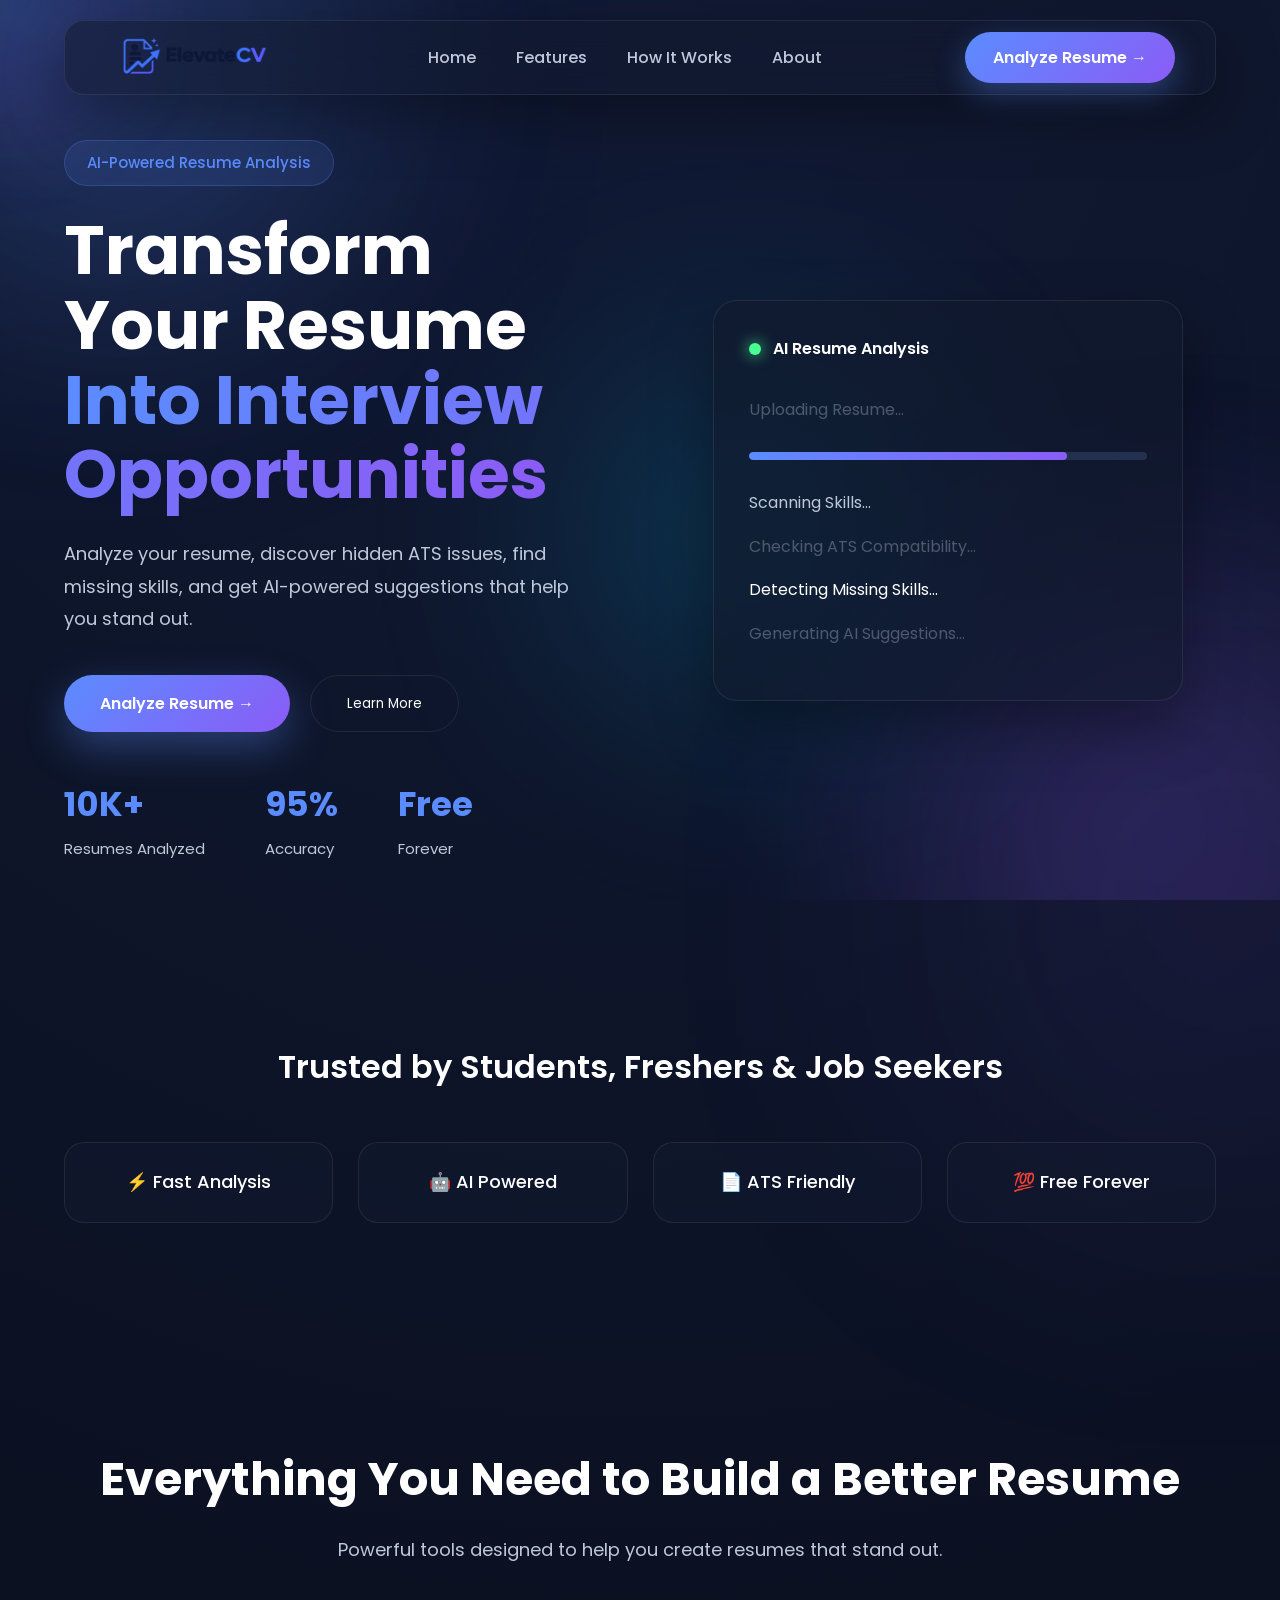
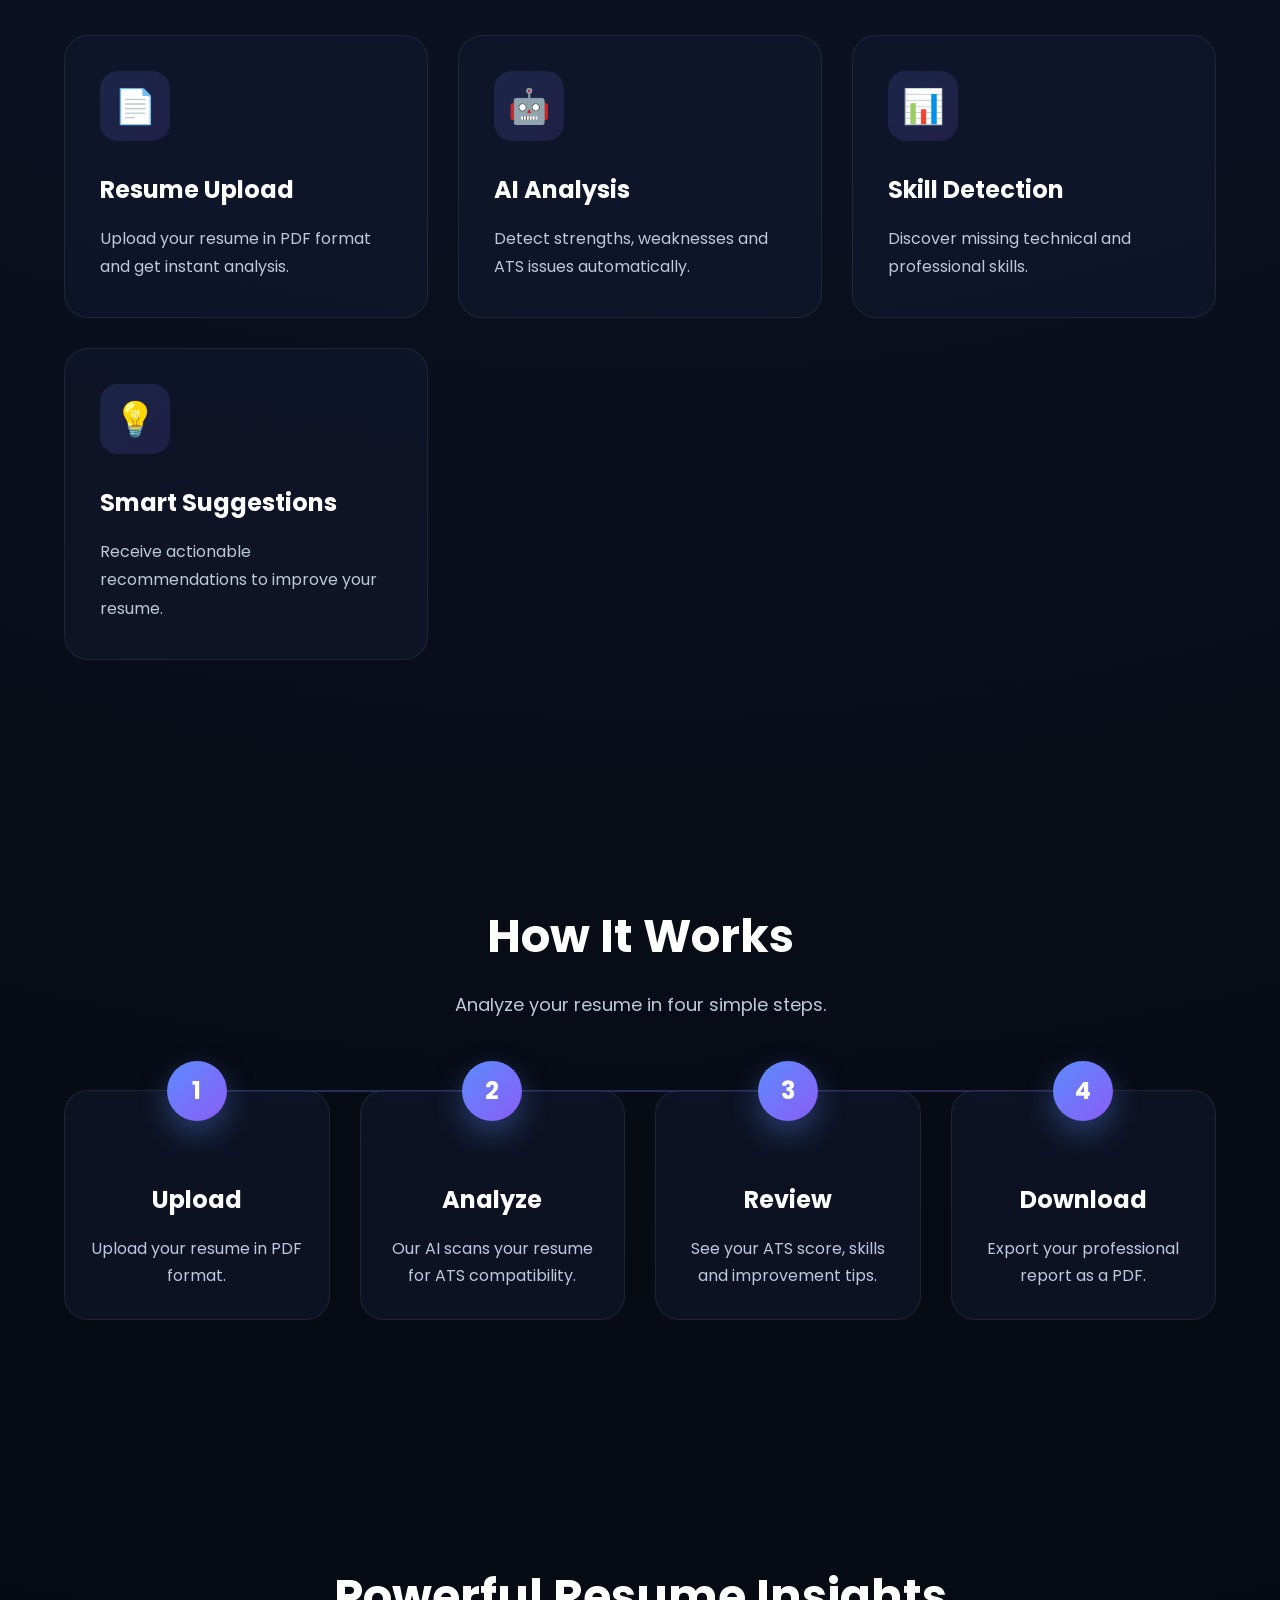
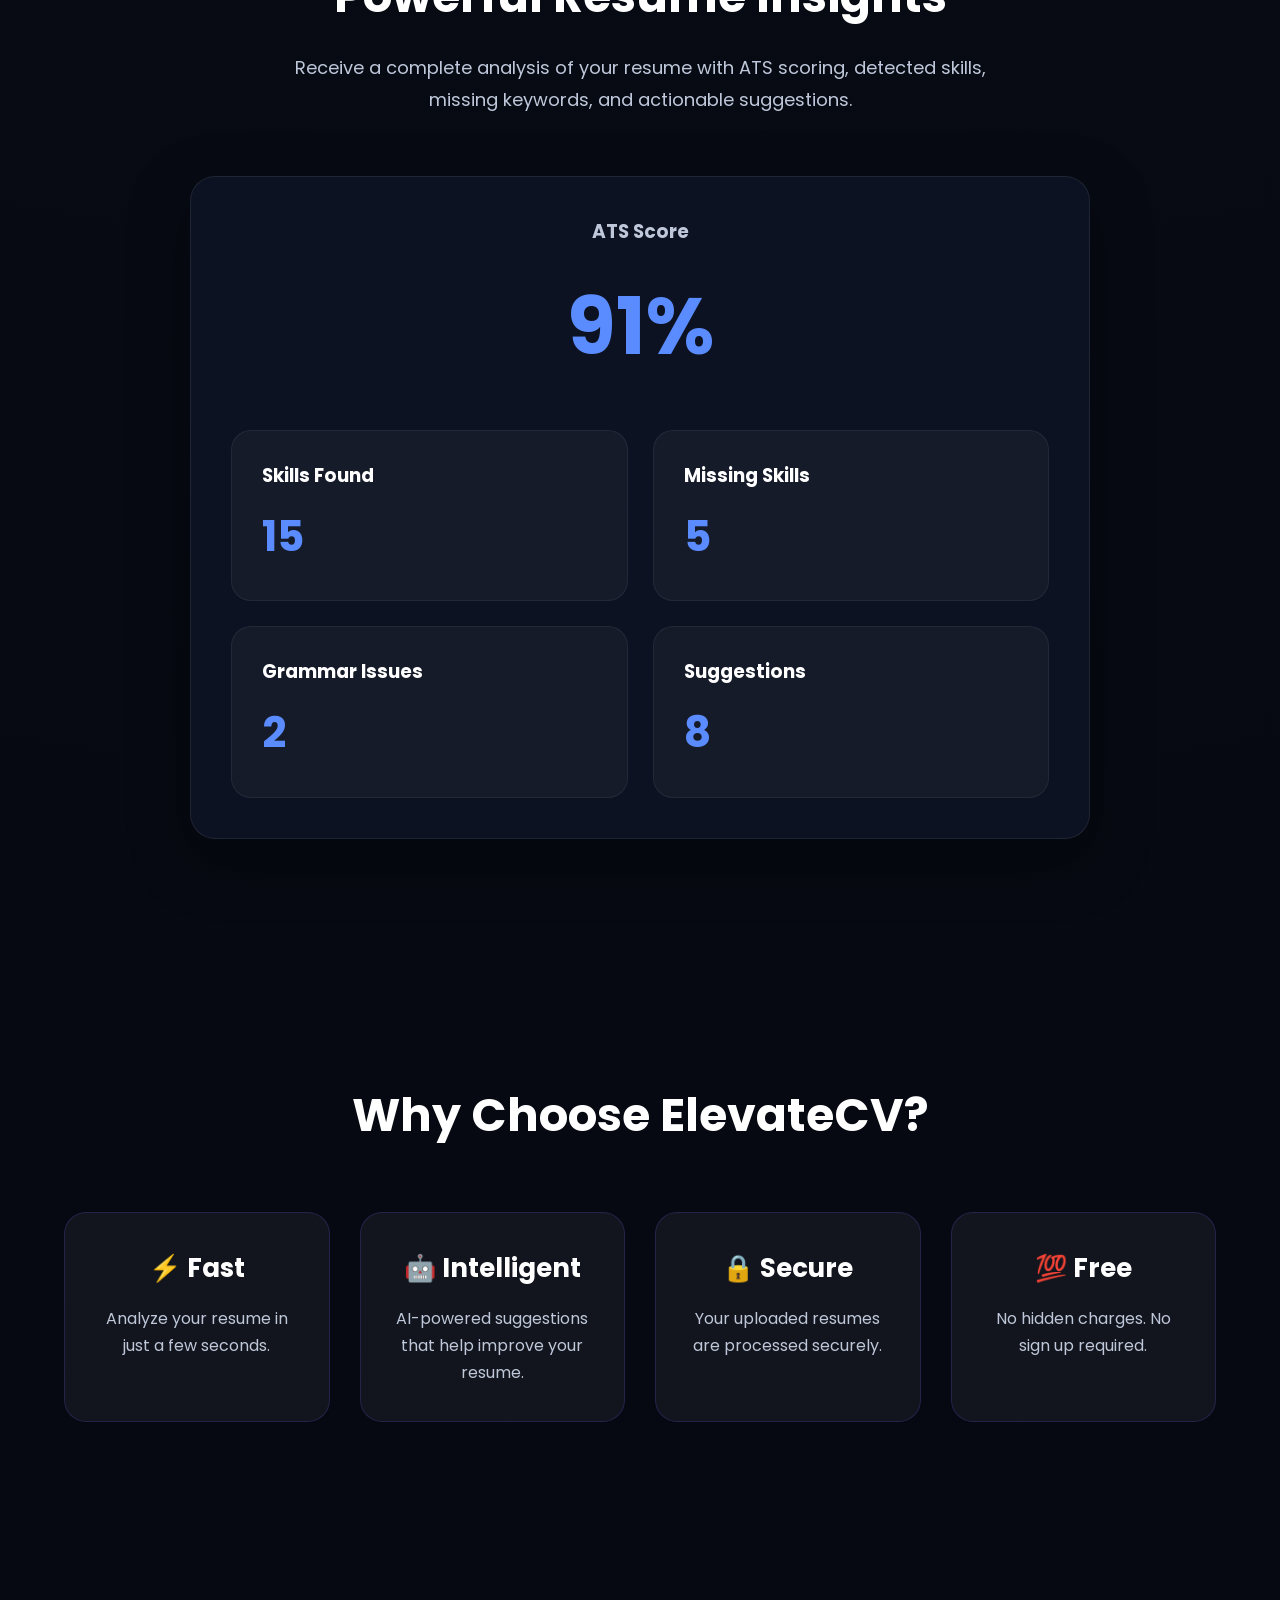
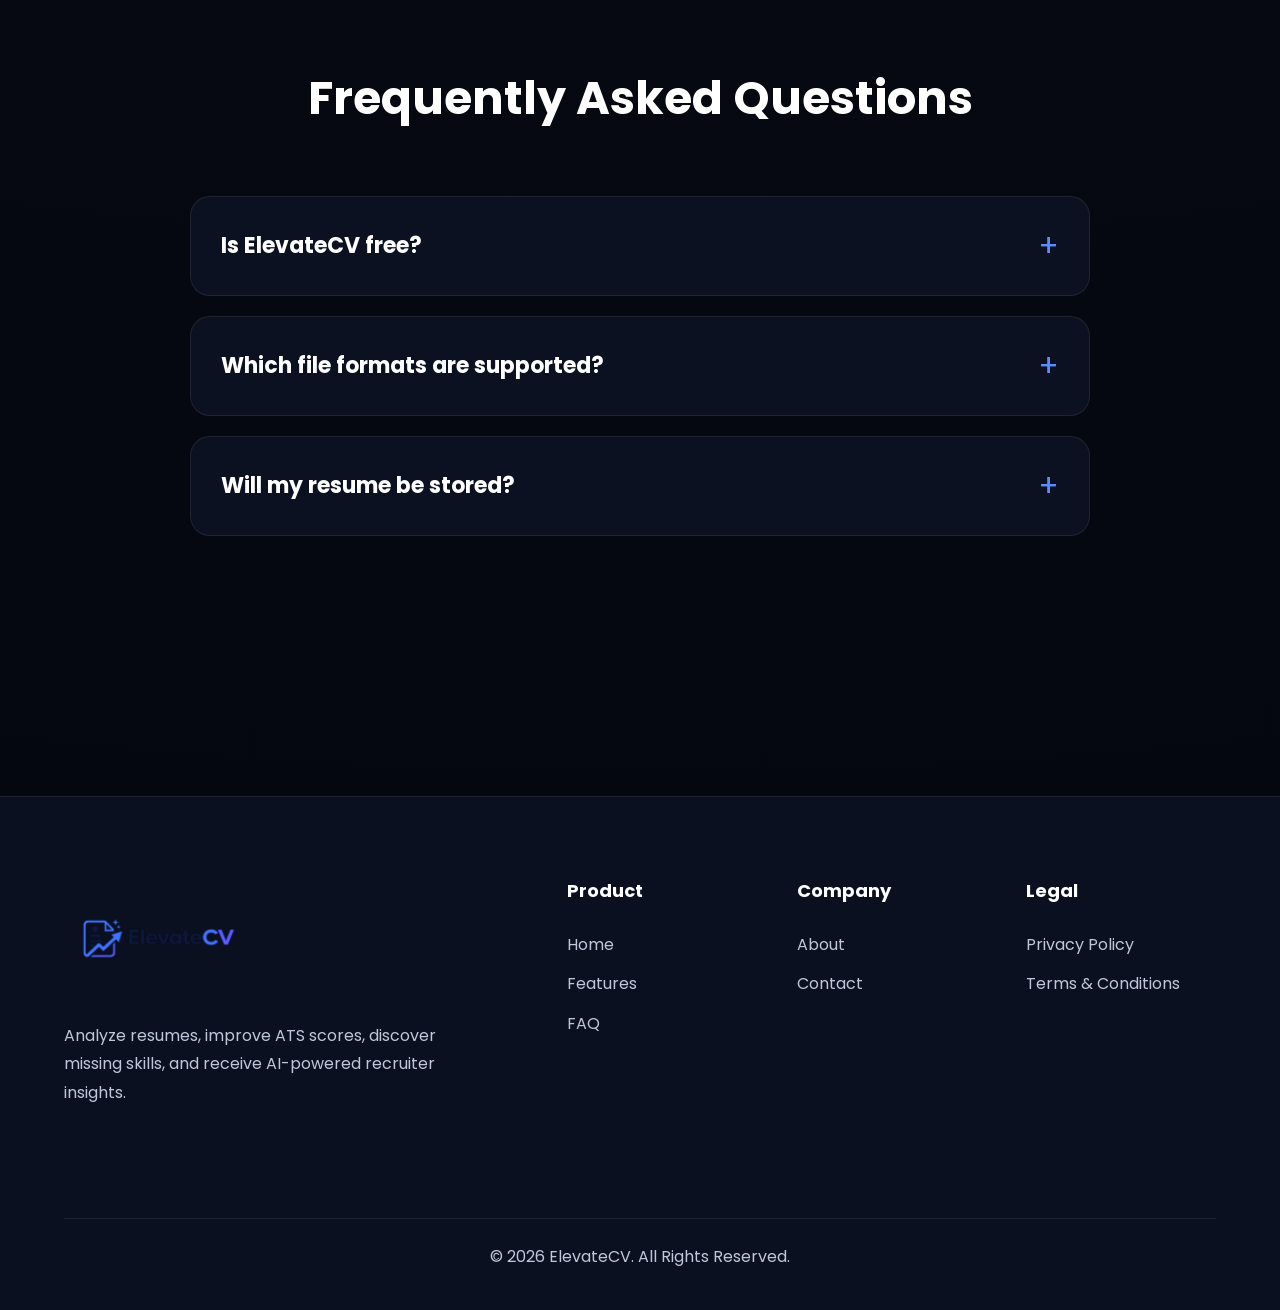
==== index.html @ af156a36 "Initial commit - ElevateCV" ====
<!DOCTYPE html>
<html lang="en">
    <head>
        <meta charset="UTF-8">
        <meta name="viewport" content="width=device-width, initial-scale=1.0">
        <title>ElevateCV</title>
        <link href="https://fonts.googleapis.com/css2?family=Poppins:wght@300;400;500;600;700&display=swap" rel="stylesheet">
        <link rel="stylesheet" href="style.css">
        <!-- Favicon -->
        <link rel="icon" type="image/png" sizes="32x32" href="./assets/branding/icon.png">
        <link rel="shortcut icon" href="./assets/branding/icon.png">
        <link rel="apple-touch-icon" href="./assets/branding/icon.png">
        <link rel="manifest" href="manifest.webmanifest">
        <meta property="og:title" content="ElevateCV - AI Resume Analyzer">

        <meta property="og:description"
            content="Analyze your resume, improve your ATS score, detect missing skills, and receive AI-powered recruiter feedback.">

        <meta property="og:image"
            content="./assets/branding/og-image.png">

        <meta property="og:type"
            content="website">

        <title>ElevateCV | AI Resume Analyzer & ATS Resume Checker</title>

        <meta name="description"
        content="Analyze your resume with AI. Improve your ATS score, detect missing skills, receive recruiter feedback, and optimize your resume for your dream job.">

        <meta name="keywords"
        content="AI Resume Analyzer, ATS Checker, Resume Scanner, Resume Builder, Resume Review, ATS Score, Resume Optimization">

        <meta name="author"
        content="Harsh">

        <meta name="robots"
        content="index, follow">

        <meta name="theme-color"
        content="#0B1023">

        <meta property="og:title"
        content="ElevateCV | AI Resume Analyzer">

        <meta property="og:description"
        content="Upload your resume and receive ATS score, AI suggestions, recruiter feedback and resume improvements.">

        <meta property="og:image"
        content="./assets/branding/og-image.png">

        <meta property="og:type"
        content="website">

        <meta property="og:site_name"
        content="ElevateCV">

        <meta name="twitter:card"
        content="summary_large_image">

        <meta name="twitter:title"
        content="ElevateCV">

        <meta name="twitter:description"
        content="AI Resume Analyzer & ATS Checker">

        <meta name="twitter:image"
        content="./assets/branding/og-image.png">
    </head>
    <body>
       <div class="cursor-glow"></div>
        <!-- ================= BACKGROUND ================= -->
        <div class="background">

            <div class="blob blob1"></div>

            <div class="blob blob2"></div>

            <div class="blob blob3"></div>

        </div>
        <nav class="navbar">
            <div class="logo">
                <img
                    src="./assets/branding/logo-navbar.png"
                    class="navbar-logo"
                    alt="ElevateCV">
            </div>
           <ul class="nav-links">
                <li><a href="#home">Home</a></li>
                <li><a href="#features">Features</a></li>
                <li><a href="#how-it-works">How It Works</a></li>
                <li><a href="#about">About</a></li>
            </ul>
            <div class="nav-buttons">
                <a href="#" class="start-btn" id="navAnalyzeBtn">Analyze Resume →</a>
        
            </div>
        </nav>

        <!-- ================= HERO SECTION ================= -->
        <section id="home" class="hero hidden">
            <div class="container">
                <div class="hero-content">

                    <p class="hero-tag">
                        AI-Powered Resume Analysis
                    </p>

                    <h1>
                       Transform Your Resume
                        <span>Into Interview Opportunities</span>
                    </h1>

                    <p class="hero-description">
                        Analyze your resume, discover hidden ATS issues,
                        find missing skills, and get AI-powered suggestions
                        that help you stand out.
                    </p>

                    <div class="hero-buttons">

                        <button class="primary-btn" id="analyzeBtn">
                            Analyze Resume →
                        </button>

                        <button class="secondary-btn">
                            Learn More
                        </button>

                    </div>

                    <div class="hero-stats">

                        <div class="stat">
                            <h2>10K+</h2>
                            <p>Resumes Analyzed</p>
                        </div>

                        <div class="stat">
                            <h2>95%</h2>
                            <p>Accuracy</p>
                        </div>

                        <div class="stat">
                            <h2>Free</h2>
                            <p>Forever</p>
                        </div>

                    </div>

                </div>


                <!-- Dashboard Preview -->

                <div class="hero-image">

                    <div class="dashboard-card">
                        <div class="scan-header">

                            <div class="scan-dot"></div>

                            <span>AI Resume Analysis</span>

                        </div>

                        <div class="analysis-screen">

                            <div class="analysis-step active">
                                Uploading Resume...
                            </div>

                            <div class="progress-bar">
                                <div class="progress"></div>
                            </div>

                            <div class="analysis-step">
                                Scanning Skills...
                            </div>

                            <div class="analysis-step">
                                Checking ATS Compatibility...
                            </div>

                            <div class="analysis-step">
                                Detecting Missing Skills...
                            </div>

                            <div class="analysis-step">
                                Generating AI Suggestions...
                            </div>

                        </div>

                    </div>

                </div>
            </div>

        </section>
        <!-- ================= TRUST SECTION ================= -->
        <section class="trust hidden">
            <div class="container">     
                <p class="trust-title">
                    Trusted by Students, Freshers & Job Seekers
                </p>

                <div class="trust-items">

                    <div class="trust-box">
                        ⚡ Fast Analysis
                    </div>

                    <div class="trust-box">
                        🤖 AI Powered
                    </div>

                    <div class="trust-box">
                        📄 ATS Friendly
                    </div>

                    <div class="trust-box">
                        💯 Free Forever
                    </div>

                </div>
            </div>
        </section>
            <!-- ================= FEATURES ================= -->
            <section id="features" class="features hidden">
                <div class="container">

                <h2>Everything You Need to Build a Better Resume</h2>

                <p>
                    Powerful tools designed to help you create resumes that stand out.
                </p>

                <div class="feature-grid">

                    <div class="feature-card">

                        <div class="feature-icon">
                            📄
                        </div>

                        <h3>Resume Upload</h3>

                        <p>
                            Upload your resume in PDF format and get instant analysis.
                        </p>

                    </div>

                    <div class="feature-card">

                        <div class="feature-icon">
                            🤖
                        </div>

                        <h3>AI Analysis</h3>

                        <p>
                            Detect strengths, weaknesses and ATS issues automatically.
                        </p>

                    </div>

                    <div class="feature-card">

                        <div class="feature-icon">
                            📊
                        </div>

                        <h3>Skill Detection</h3>

                        <p>
                            Discover missing technical and professional skills.
                        </p>

                    </div>

                    <div class="feature-card">

                        <div class="feature-icon">
                            💡
                        </div>

                        <h3>Smart Suggestions</h3>

                        <p>
                            Receive actionable recommendations to improve your resume.
                        </p>

                    </div>

                </div>
                </div>
            </section>
        <!-- ================= HOW IT WORKS ================= -->
        <section  id="how-it-works" class="how-it-works hidden">
            <div class="container">

            <h2>How It Works</h2>

            <p>
                Analyze your resume in four simple steps.
            </p>

            <div class="steps">

                <div class="step">

                    <span>1</span>

                    <h3>Upload</h3>

                    <p>Upload your resume in PDF format.</p>

                </div>

                <div class="step">

                    <span>2</span>

                    <h3>Analyze</h3>

                    <p>Our AI scans your resume for ATS compatibility.</p>

                </div>

                <div class="step">

                    <span>3</span>

                    <h3>Review</h3>

                    <p>See your ATS score, skills and improvement tips.</p>

                </div>

                <div class="step">

                    <span>4</span>

                    <h3>Download</h3>

                    <p>Export your professional report as a PDF.</p>

                </div>

            </div>
            </div>
        </section>
        <!-- ================= DASHBOARD SHOWCASE ================= -->
        <section class="dashboard-showcase hidden">
            <div class="container">
            <div class="showcase-content">

                <h2>Powerful Resume Insights</h2>

                <p>
                    Receive a complete analysis of your resume with ATS scoring,
                    detected skills, missing keywords, and actionable suggestions.
                </p>

            </div>

            <div class="showcase-card">

                <div class="score-box">

                    <h3>ATS Score</h3>

                    <h1>91%</h1>

                </div>

                <div class="analysis-grid">

                    <div class="analysis-card">

                        <h3>Skills Found</h3>

                        <p>15</p>

                    </div>

                    <div class="analysis-card">

                        <h3>Missing Skills</h3>

                        <p>5</p>

                    </div>

                    <div class="analysis-card">

                        <h3>Grammar Issues</h3>

                        <p>2</p>

                    </div>

                    <div class="analysis-card">

                        <h3>Suggestions</h3>

                        <p>8</p>

                    </div>

                </div>

            </div>
        </section>
        <!-- ================= WHY CHOOSE US ================= -->
        <section id="about" class="why-us hidden">
            <div class="container">

            <h2>Why Choose ElevateCV?</h2>

            <div class="why-grid">

                <div class="why-card">

                    <h3>⚡ Fast</h3>

                    <p>
                        Analyze your resume in just a few seconds.
                    </p>

                </div>

                <div class="why-card">

                    <h3>🤖 Intelligent</h3>

                    <p>
                        AI-powered suggestions that help improve your resume.
                    </p>

                </div>

                <div class="why-card">

                    <h3>🔒 Secure</h3>

                    <p>
                        Your uploaded resumes are processed securely.
                    </p>

                </div>

                <div class="why-card">

                    <h3>💯 Free</h3>

                    <p>
                        No hidden charges. No sign up required.
                    </p>

                </div>

            </div>
            </div>
        </section>
        <!-- ================= FAQ ================= -->
        <section class="faq hidden">

            <div class="container">

                <h2>Frequently Asked Questions</h2>

                <div class="faq-container">

                    <div class="faq-item">

                        <div class="faq-question">

                            <h3>Is ElevateCV free?</h3>

                            <span>+</span>

                        </div>

                        <div class="faq-answer">

                            <p>
                                Yes. ElevateCV is completely free to use.
                                Upload your resume and receive AI-powered insights instantly.
                            </p>

                        </div>

                    </div>

                    <div class="faq-item">

                        <div class="faq-question">

                            <h3>Which file formats are supported?</h3>

                            <span>+</span>

                        </div>

                        <div class="faq-answer">

                            <p>
                                Currently we support PDF resumes.
                            </p>

                        </div>

                    </div>

                    <div class="faq-item">

                        <div class="faq-question">

                            <h3>Will my resume be stored?</h3>

                            <span>+</span>

                        </div>

                        <div class="faq-answer">

                            <p>
                                No. Your resume is processed securely and is not permanently stored.
                            </p>

                        </div>

                    </div>

                </div>

            </div>

        </section>
        <!-- ================= FOOTER ================= -->
       <footer>

    <div class="container">

        <div class="footer-logo">

            <img
                src="./assets/branding/logo-navbar.png"
                alt="ElevateCV"
                class="footer-logo-img"
            >

            <p>

                Analyze resumes, improve ATS scores, discover missing skills,
                and receive AI-powered recruiter insights.

            </p>

        </div>

        <div class="footer-links">

            <div class="footer-column">

                <h3>Product</h3>

                <a href="index.html">Home</a>

                <a href="#features">Features</a>

                <a href="#faq">FAQ</a>

            </div>

            <div class="footer-column">

                <h3>Company</h3>

                <a href="about.html">About</a>

                <a href="contact.html">Contact</a>

            </div>

            <div class="footer-column">

                <h3>Legal</h3>

                <a href="privacy.html">Privacy Policy</a>

                <a href="terms.html">Terms & Conditions</a>

            </div>

        </div>

        <div class="copyright">

            © 2026 ElevateCV. All Rights Reserved.

        </div>

    </div>

</footer>
        <!-- ================= UPLOAD MODAL ================= -->
        <div class="upload-modal" id="uploadModal">

            <div class="upload-card">

                <button class="close-modal" id="closeModal">
                    ✕
                </button>

                <h2>Upload Your Resume</h2>

                <p class="upload-subtitle">
                    Upload your resume and receive an AI-powered ATS analysis.
                </p>

                <div class="upload-area" id="uploadArea">

                    <div class="upload-icon">

                        <img
                            src="./assets/branding/icon.png"
                            alt="ElevateCV"
                        >

                    </div>
                    <h3>Drag & Drop Resume</h3>

                    <p>or click below to browse</p>

                    <input
                        type="file"
                        id="resumeInput"
                        accept=".pdf"
                        hidden
                    >

                    <button class="browse-btn" id="browseBtn">
                        Browse PDF
                    </button>
                    <small>
                        PDF only • Maximum 5 MB
                    </small>

                </div>
                <div class="role-select">
                    <label for="jobRole">Target Job Role</label>

                    <select id="jobRole">

                        <option value="Frontend Developer">Frontend Developer</option>
                        <option value="Backend Developer">Backend Developer</option>
                        <option value="Full Stack Developer">Full Stack Developer</option>
                        <option value="AI/ML Engineer">AI/ML Engineer</option>
                        <option value="Data Analyst">Data Analyst</option>

                    </select>

                </div>
              <button
                    type="button"
                    class="analyze-btn"
                    id="analyzeResume"
                >
                    Analyze Resume →
                </button>

            </div>

        </div>
        
        <div id="toast"></div>
        <script src="script.js"></script>
    </body>
</html>
---- style.css ----
/* ==========================================
   RESET
========================================== */

*{
    margin:0;
    padding:0;
    box-sizing:border-box;
}

html{
    scroll-behavior:smooth;
}

body{
    overflow-x:hidden;
}

a{
    text-decoration:none;
    color:inherit;
}

ul{
    list-style:none;
}

button{
    border:none;
    outline:none;
    background:none;
    cursor:pointer;
    font-family:inherit;
}

img{
    max-width:100%;
    display:block;
}
/* ==========================================
   VARIABLES
========================================== */

:root{

    --bg:#070B14;

    --bg-secondary:#0E1528;

    --card:#151E34;

    --card-hover:#1C2743;

    --primary:#5B8CFF;

    --secondary:#8B5CF6;

    --text:#FFFFFF;

    --text-light:#BFC8DA;

    --border:rgba(255,255,255,.08);

    --shadow:0 20px 60px rgba(0,0,0,.35);

    --radius:18px;

    --transition:.35s ease;

}
/* ==========================================
   BODY
========================================== */

body{

    font-family:'Poppins',sans-serif;

    background:
    radial-gradient(circle at top,#111a35 0%,#070B14 45%,#05070F 100%);

    color:var(--text);

    line-height:1.6;

    min-height:100vh;

    overflow-x:hidden;

}
body::before{

    content:"";

    position:fixed;

    top:-250px;

    left:-200px;

    width:500px;

    height:500px;

    background:#5B8CFF;

    opacity:.12;

    filter:blur(150px);

    z-index:-2;

}

body::after{

    content:"";

    position:fixed;

    bottom:-250px;

    right:-200px;

    width:500px;

    height:500px;

    background:#8B5CF6;

    opacity:.10;

    filter:blur(150px);

    z-index:-2;

}
.container{

    width:90%;

    max-width:1300px;

    margin:auto;

}
/* ==========================================
   NAVBAR
========================================== */

.navbar{

    position:fixed;

    top:20px;

    left:50%;

    transform:translateX(-50%);

    width:90%;

    max-width:1300px;

    height:75px;

    padding:0 40px;

    display:flex;

    justify-content:space-between;

    align-items:center;

    background:rgba(19,27,49,.55);

    backdrop-filter:blur(18px);

    -webkit-backdrop-filter:blur(18px);

    border:1px solid var(--border);

    border-radius:20px;

    box-shadow:var(--shadow);

    z-index:1000;

    transition:var(--transition);

}
/* ==========================================
   LOGO
========================================== */

.logo{

    display:flex;

    align-items:center;

    justify-content:flex-start;

    flex-shrink:0;

}

.logo-icon{

    font-size:24px;

    color:var(--primary);

    text-shadow:0 0 15px rgba(91,140,255,.8);

}

.logo-text{

    font-size:28px;

    font-weight:700;

    color:var(--text);

    letter-spacing:.5px;

}   
.navbar-logo{

    height:120px;

    width:auto;

    display:block;

    object-fit:contain;

    transition:.3s ease;

}

.navbar-logo:hover{

    transform:scale(1.05);

}
/* ==========================================
   NAV LINKS
========================================== */

.nav-links{

    display:flex;

    align-items:center;

    gap:40px;

}

.nav-links a{

    position:relative;

    font-size:16px;

    color:var(--text-light);

    font-weight:500;

    transition:var(--transition);

}
.nav-links a::after{

    content:"";

    position:absolute;

    left:0;

    bottom:-8px;

    width:0;

    height:2px;

    background:linear-gradient(
        90deg,
        var(--primary),
        var(--secondary)
    );

    transition:.35s;

}
.nav-links a:hover{

    color:var(--text);

}

.nav-links a:hover::after{

    width:100%;

}
/* ==========================================
   BUTTON
========================================== */

.start-btn{

    padding:14px 28px;

    border-radius:50px;

    background:linear-gradient(
        135deg,
        var(--primary),
        var(--secondary)
    );

    color:white;

    font-weight:600;

    transition:var(--transition);

    box-shadow:0 10px 30px rgba(91,140,255,.35);

}
.start-btn:hover{

    transform:translateY(-4px);

    box-shadow:0 20px 40px rgba(91,140,255,.5);

}
.navbar:hover{

    border-color:rgba(91,140,255,.25);

}

/* ==========================================
   HERO SECTION
========================================== */

.hero{

    min-height:100vh;

    display:flex;

    align-items:center;

    padding:140px 0 80px;

}

.hero .container{

    display:grid;

    grid-template-columns:1fr 1fr;

    align-items:center;

    gap:80px;

}

.hero-tag{

    display:inline-flex;

    align-items:center;

    padding:10px 20px;

    border-radius:50px;

    background:rgba(91,140,255,.12);

    border:1px solid rgba(91,140,255,.25);

    color:var(--primary);

    font-size:15px;

    font-weight:500;

    margin-bottom:25px;

}

.hero-content h1{

    font-size:60px;

    line-height:1.15;

    margin-bottom:25px;

    font-weight:700;
    max-width: 700px;

}
.hero-content h1 span{

    background:linear-gradient(
        90deg,
        var(--primary),
        var(--secondary)
    );

    -webkit-background-clip:text;

    color:transparent;
}
.hero-description{

    color:var(--text-light);

    font-size:18px;

    line-height:1.8;

    max-width:600px;

    margin-bottom:35px;

}
.hero-buttons{

    display:flex;

    gap:20px;

    margin-bottom:45px;

}
.primary-btn{

    padding:16px 34px;

    border-radius:50px;

    background:linear-gradient(
        135deg,
        var(--primary),
        var(--secondary)
    );

    color:white;

    font-size:16px;

    font-weight:600;

    transition:var(--transition);

    box-shadow:0 15px 40px rgba(91,140,255,.35);

}
.primary-btn:hover{

    transform:translateY(-5px);

}
.secondary-btn{

    padding:16px 34px;

    border-radius:50px;

    border:1px solid var(--border);

    color:var(--text);

    transition:var(--transition);

}
.secondary-btn:hover{

    background:rgba(255,255,255,.05);

}
.hero-stats{

    display:flex;

    gap:50px;

}
.stat h2{

    font-size:34px;

    color:var(--primary);

}
.stat p{

    color:var(--text-light);

}
.hero-image{

    display:flex;

    justify-content:center;

}
.dashboard-card{

    width:430px;

    padding:35px;

    border-radius:24px;

    background:rgba(18,24,42,.7);

    backdrop-filter:blur(25px);

    border:1px solid rgba(255,255,255,.08);

    box-shadow:0 25px 70px rgba(0,0,0,.4);

}
.card-header{

    display:flex;

    justify-content:space-between;

    align-items:center;

    margin-bottom:35px;

}
.status{

    color:#49D17D;

    font-size:14px;

}
.ats-score{

    text-align:center;

    margin-bottom:35px;

}.ats-score h2{

    font-size:70px;

    color:var(--primary);

}
.skills,
.missing{

    margin-top:25px;

}
.skills h4,
.missing h4{

    margin-bottom:15px;

}
.skills li,
.missing li{

    margin-bottom:10px;

    color:var(--text-light);

}
.scan-header{

    display:flex;

    align-items:center;

    gap:12px;

    margin-bottom:30px;

}

.scan-dot{

    width:12px;

    height:12px;

    border-radius:50%;

    background:#42FF91;

    box-shadow:0 0 15px #42FF91;

}
.progress-bar{

    width:100%;

    height:8px;

    background:#1f2a47;

    border-radius:50px;

    overflow:hidden;

    margin:25px 0;

}

.progress{

    width:0%;

    height:100%;

    background:linear-gradient(
        90deg,
        #5B8CFF,
        #8B5CF6
    );

}
.analysis-step{

    color:#BFC8DA;

    margin:18px 0;

    opacity:.35;

    transition:.4s;

     flex:1;

    display:flex;

    flex-direction:column;

    justify-content:center;

    gap:14px;

}
.analysis-step.active{

    opacity:1;

    color:white;

}

/* ==========================================
   HERO SECTION
========================================== */

.hero{

    min-height:100vh;
    display:flex;
    align-items:center;
    padding:140px 0 80px;

}

.hero .container{

    display:grid;
    grid-template-columns:repeat(2,1fr);
    align-items:center;
    gap:80px;

}

/* ---------- LEFT SIDE ---------- */

.hero-content{

    display:flex;
    flex-direction:column;
    justify-content:center;

}

.hero-tag{

    display:inline-flex;
    align-items:center;
    width:fit-content;

    padding:10px 22px;

    border-radius:50px;

    background:rgba(91,140,255,.12);

    border:1px solid rgba(91,140,255,.25);

    color:var(--primary);

    font-size:15px;

    font-weight:500;

    margin-bottom:28px;

}

.hero-content h1{

    font-size:68px;

    line-height:1.1;

    font-weight:700;

    margin-bottom:25px;

}

.hero-content h1 span{

    background:linear-gradient(
        90deg,
        var(--primary),
        var(--secondary)
    );

    -webkit-background-clip:text;
    -webkit-text-fill-color:transparent;

}

.hero-description{

    max-width:520px;

    color:var(--text-light);

    font-size:18px;

    line-height:1.8;

    margin-bottom:40px;

}

/* ---------- BUTTONS ---------- */

.hero-buttons{

    display:flex;

    gap:20px;

    margin-bottom:45px;

}

.primary-btn{

    padding:16px 36px;

    border-radius:50px;

    background:linear-gradient(
        135deg,
        var(--primary),
        var(--secondary)
    );

    color:#fff;

    font-size:16px;

    font-weight:600;

    transition:.35s;

    box-shadow:0 15px 40px rgba(91,140,255,.35);

}

.primary-btn:hover{

    transform:translateY(-5px);

    box-shadow:0 20px 45px rgba(91,140,255,.45);

}

.secondary-btn{

    padding:16px 36px;

    border-radius:50px;

    border:1px solid var(--border);

    color:var(--text);

    transition:.35s;

    background:transparent;

}

.secondary-btn:hover{

    background:rgba(255,255,255,.05);

    border-color:var(--primary);

}

/* ---------- STATS ---------- */

.hero-stats{

    display:flex;

    gap:60px;

}

.stat h2{

    font-size:34px;

    color:var(--primary);

    margin-bottom:5px;

}

.stat p{

    color:var(--text-light);

    font-size:15px;

}

/* ---------- RIGHT SIDE ---------- */

.hero-image{

    display:flex;

    justify-content:center;

    align-items:center;

}

/* ==========================================
   AI CARD
========================================== */

.dashboard-card{

    width:470px;

    background:rgba(18,25,45,.65);

    border:1px solid rgba(255,255,255,.08);

    border-radius:24px;

    padding:35px;

    backdrop-filter:blur(20px);

    box-shadow:0 25px 60px rgba(0,0,0,.35);

    animation:floatCard 5s ease-in-out infinite;

}

.scan-header{

    display:flex;

    align-items:center;

    gap:12px;

    margin-bottom:35px;

    font-weight:600;

}

.scan-dot{

    width:12px;

    height:12px;

    border-radius:50%;

    background:#48FF93;

    box-shadow:0 0 15px #48FF93;

}

.analysis-step{

    margin:18px 0;

    color:var(--text-light);

    opacity:.35;

    transition:.4s;

}

.analysis-step.active{

    opacity:1;

    color:#fff;

}

.progress-bar{

    width:100%;

    height:8px;

    background:#24304f;

    border-radius:30px;

    overflow:hidden;

    margin:30px 0;

}

.progress{

    width:0%;

    height:100%;

    border-radius:30px;

    background:linear-gradient(
        90deg,
        var(--primary),
        var(--secondary)
    );

    transition:1s;

}

/* ==========================================
   FLOAT ANIMATION
========================================== */

@keyframes floatCard{

    0%{

        transform:translateY(0);

    }

    50%{

        transform:translateY(-15px);

    }

    100%{

        transform:translateY(0);

    }

}

/* ==========================================
   FEATURES
========================================== */

.features{

    padding:120px 0;

}

.features h2{

    text-align:center;

    font-size:46px;

    margin-bottom:20px;

}

.features > .container > p{

    text-align:center;

    color:var(--text-light);

    font-size:18px;

    max-width:700px;

    margin:0 auto 70px;

}

/* GRID */

.feature-grid{

    display:grid;

    grid-template-columns:repeat(auto-fit,minmax(280px,1fr));

    gap:30px;

}

/* CARD */

.feature-card{

    position:relative;

    background:rgba(19,27,49,.55);

    border:1px solid rgba(255,255,255,.08);

    backdrop-filter:blur(18px);

    border-radius:24px;

    padding:35px;

    overflow:hidden;

    transition:.4s ease;

    cursor:pointer;

}

/* TOP GLOW */

.feature-card::before{

    content:"";

    position:absolute;

    top:0;

    left:0;

    width:100%;

    height:4px;

    background:linear-gradient(
        90deg,
        var(--primary),
        var(--secondary)
    );

    transform:scaleX(0);

    transition:.4s;

}

/* Hover */

.feature-card:hover{

    transform:translateY(-10px);

    border-color:rgba(91,140,255,.35);

    box-shadow:0 25px 60px rgba(91,140,255,.18);

}

.feature-card:hover::before{

    transform:scaleX(1);

}

/* ICON */

.feature-icon{

    width:70px;

    height:70px;

    border-radius:18px;

    display:flex;

    justify-content:center;

    align-items:center;

    font-size:34px;

    margin-bottom:30px;

    background:linear-gradient(
        135deg,
        rgba(91,140,255,.15),
        rgba(139,92,246,.15)
    );

    color:var(--primary);

}

/* TITLE */

.feature-card h3{

    font-size:24px;

    margin-bottom:15px;

}

/* TEXT */

.feature-card p{

    color:var(--text-light);

    line-height:1.8;

}
/* ==========================================
   TRUST SECTION
========================================== */

.trust{

    padding:100px 0;

}

.trust-title{

    text-align:center;

    font-size:32px;

    font-weight:600;

    margin-bottom:50px;

}

.trust-items{

    display:grid;

    grid-template-columns:repeat(4,1fr);

    gap:25px;

}

.trust-box{

    display:flex;

    align-items:center;

    justify-content:center;

    gap:12px;

    padding:25px;

    border-radius:20px;

    background:rgba(19,27,49,.55);

    border:1px solid rgba(255,255,255,.08);

    backdrop-filter:blur(18px);

    transition:.35s ease;

    font-size:18px;

    font-weight:500;

    color:var(--text);

}

.trust-box:hover{

    transform:translateY(-8px);

    border-color:var(--primary);

    box-shadow:0 20px 40px rgba(91,140,255,.18);

}

/* ==========================================
   HOW IT WORKS
========================================== */

.how-it-works{

    padding:120px 0;

}

.how-it-works h2{

    text-align:center;

    font-size:46px;

    margin-bottom:18px;

}

.how-it-works > .container > p{

    text-align:center;

    max-width:650px;

    margin:0 auto 70px;

    color:var(--text-light);

    font-size:18px;

}

/* Timeline */

.steps{

    display:grid;

    grid-template-columns:repeat(4,1fr);

    gap:30px;

    position:relative;
    overflow:visible;

}

/* Connecting Line */

.steps::before{

    content:"";

    position:absolute;

    top:0;

    left:12%;

    width:76%;

    height:2px;

    background:linear-gradient(
        90deg,
        var(--primary),
        var(--secondary)
    );

    opacity:.3;

}

/* Step */

.step{

    position:relative;

    text-align:center;

    background:rgba(19,27,49,.55);

    border:1px solid rgba(255,255,255,.08);

    backdrop-filter:blur(18px);

    border-radius:24px;

    padding:60px 25px 30px;

    transition:.35s ease;

    overflow:visible;
     padding-top:90px;

}

/* Number Circle */

.step span{

    position:absolute;

    top:-30px;

    left:50%;

    transform:translateX(-50%);

    width:60px;

    height:60px;

    border-radius:50%;

    display:flex;

    justify-content:center;

    align-items:center;

    background:linear-gradient(
        135deg,
        var(--primary),
        var(--secondary)
    );

    color:#fff;

    font-size:24px;

    font-weight:700;

    box-shadow:0 12px 30px rgba(91,140,255,.35);

}

/* Title */

.step h3{

    margin-bottom:15px;

    font-size:24px;

}

/* Description */

.step p{

    color:var(--text-light);

    line-height:1.7;

}

/* Hover */

.step:hover{

    transform:translateY(-10px);

    border-color:var(--primary);

    box-shadow:0 25px 50px rgba(91,140,255,.18);

}

/* ==========================================
   DASHBOARD SHOWCASE
========================================== */

.dashboard-showcase{
    padding:120px 0;
}

.showcase-content{
    text-align:center;
    max-width:750px;
    margin:0 auto 60px;
}

.showcase-content h2{
    font-size:46px;
    margin-bottom:18px;
}

.showcase-content p{
    color:var(--text-light);
    font-size:18px;
    line-height:1.8;
}

.showcase-card{

    max-width:900px;
    margin:auto;

    padding:40px;

    background:rgba(19,27,49,.55);

    border:1px solid rgba(255,255,255,.08);

    border-radius:25px;

    backdrop-filter:blur(18px);

    box-shadow:var(--shadow);

}

.score-box{

    text-align:center;

    margin-bottom:40px;

}

.score-box h3{

    color:var(--text-light);

    margin-bottom:15px;

}

.score-box h1{

    font-size:80px;

    color:var(--primary);

}

.analysis-grid{

    display:grid;

    grid-template-columns:repeat(2,1fr);

    gap:25px;

}

.analysis-card{

    padding:30px;

    border-radius:20px;

    background:rgba(255,255,255,.04);

    border:1px solid rgba(255,255,255,.06);

    transition:.35s;

}

.analysis-card:hover{

    transform:translateY(-8px);

    border-color:var(--primary);

    box-shadow:0 20px 40px rgba(91,140,255,.15);

}

.analysis-card h3{

    margin-bottom:12px;

}

.analysis-card p{

    font-size:42px;

    font-weight:700;

    color:var(--primary);

}
/* ==========================================
   WHY US
========================================== */

.why-us{

    padding:120px 0;

}

.why-us h2{

    text-align:center;

    font-size:46px;

    margin-bottom:60px;

}

.why-grid{

    display:grid;

    grid-template-columns:repeat(4,1fr);

    gap:30px;

}

.why-card{

    padding:35px;

    border-radius:24px;

    background:rgba(19,27,49,.55);

    border:1px solid rgba(255,255,255,.08);

    transition:.35s;

}

.why-card:hover{

    transform:translateY(-10px);

    border-color:var(--primary);

    box-shadow:0 20px 45px rgba(91,140,255,.15);

}

.why-card h3{

    margin-bottom:18px;

    font-size:26px;

}

.why-card p{

    color:var(--text-light);

    line-height:1.8;

}
/* ==========================================
   FAQ
========================================== */

.faq{

    padding:120px 0;

}

.faq h2{

    text-align:center;

    font-size:46px;

    margin-bottom:60px;

}

.faq-container{

    max-width:900px;

    margin:auto;

}

.faq-item{

    background:rgba(19,27,49,.55);

    border:1px solid rgba(255,255,255,.08);

    border-radius:20px;

    margin-bottom:20px;

    overflow:hidden;

    transition:.35s;

}

.faq-item:hover{

    border-color:var(--primary);

}

.faq-question{

    display:flex;

    justify-content:space-between;

    align-items:center;

    padding:25px 30px;

    cursor:pointer;

}

.faq-question h3{

    font-size:22px;

}

.faq-question span{

    font-size:30px;

    color:var(--primary);

    transition:.3s;

}

.faq-answer{

    max-height:0;

    overflow:hidden;

    transition:max-height .4s ease;

}

.faq-answer p{

    padding:0 30px 25px;

    color:var(--text-light);

    line-height:1.8;

}

.faq-item.active .faq-answer{

    max-height:200px;

}

.faq-item.active .faq-question span{

    transform:rotate(45deg);

}
footer{

    margin-top:120px;

    padding:80px 0 40px;

    background:#0B1020;

    border-top:1px solid rgba(255,255,255,.08);

}

footer .container{

    display:grid;

    grid-template-columns:2fr 3fr;

    gap:70px;

}

.footer-links{

    display:grid;

    grid-template-columns:repeat(3,1fr);

    gap:40px;

}

.footer-column{

    display:flex;

    flex-direction:column;

    gap:14px;

}

.footer-column h3{

    margin-bottom:12px;

    color:white;

    font-size:18px;

}

.footer-column a{

    color:var(--text-light);

    transition:.3s;

}

.footer-column a:hover{

    color:var(--primary);

}

.footer-logo p{

    margin-top:18px;

    color:var(--text-light);

    line-height:1.8;

    max-width:380px;

}

.footer-logo-img{

    width:190px;

}

.copyright{

    grid-column:1/-1;

    text-align:center;

    margin-top:40px;

    padding-top:25px;

    border-top:1px solid rgba(255,255,255,.08);

    color:var(--text-light);

}

/* ==========================================
   1200px
========================================== */

@media(max-width:1200px){

.hero .container{

    grid-template-columns:1fr;

    text-align:center;

}

.hero-description{

    margin:0 auto 40px;

}

.hero-buttons{

    justify-content:center;

}

.hero-stats{

    justify-content:center;

}

.hero-image{

    margin-top:60px;

}

.analysis-grid{

    grid-template-columns:1fr 1fr;

}

}
/* ==========================================
   992px
========================================== */

@media(max-width:992px){

.navbar{

    padding:0 25px;

}

.nav-links{

    gap:20px;

}

.hero-content h1{

    font-size:52px;

}

.features h2,
.how-it-works h2,
.showcase-content h2,
.why-us h2,
.faq h2{

    font-size:38px;

}

.steps{

    grid-template-columns:repeat(2,1fr);

}

.steps::before{

    display:none;

}

.why-grid{

    grid-template-columns:repeat(2,1fr);

}

.trust-items{

    grid-template-columns:repeat(2,1fr);

}

}

/* ==========================================
   768px
========================================== */

@media(max-width:768px){

.navbar{

    height:70px;

    padding:0 20px;

}

.nav-links{

    display:none;

}

.logo-text{

    font-size:22px;

}

.hero{

    padding-top:140px;

}

.hero-content h1{

    font-size:42px;

}

.hero-buttons{

    flex-direction:column;

}

.primary-btn,
.secondary-btn{

    width:100%;

}

.hero-stats{

    flex-direction:column;

    gap:25px;

}

.dashboard-card{

    width:100%;

}

.feature-grid{

    grid-template-columns:1fr;

}

.analysis-grid{

    grid-template-columns:1fr;

}

.steps{

    grid-template-columns:1fr;

}

.why-grid{

    grid-template-columns:1fr;

}

.trust-items{

    grid-template-columns:1fr;

}

footer .container{

    flex-direction:column;

    text-align:center;

}

.footer-links{

    justify-content:center;

}

}
/* ==========================================
   480px
========================================== */

@media(max-width:480px){

.hero-content h1{

    font-size:34px;

}

.hero-tag{

    font-size:13px;

}

.features h2,
.how-it-works h2,
.showcase-content h2,
.why-us h2,
.faq h2{

    font-size:30px;

}

.showcase-card{

    padding:25px;

}

.analysis-card{

    padding:20px;

}

.score-box h1{

    font-size:60px;

}

}

/* ==========================================
   SCROLL REVEAL ANIMATION
========================================== */

.hidden{

    opacity:0;

    transform:translateY(60px) scale(.96);

    filter:blur(6px);

    transition:

        opacity .8s ease,

        transform .8s ease,

        filter .8s ease;

}

.show{

    opacity:1;

    transform:translateY(0) scale(1);

    filter:blur(0);

}

/* ==========================================
   ANIMATED BACKGROUND
========================================== */

.background{

    position:fixed;

    inset:0;

    overflow:hidden;

    z-index:-10;

    pointer-events:none;

}

.blob{

    position:absolute;

    border-radius:50%;

    filter:blur(120px);

    opacity:.18;

    animation:floatBlob 18s ease-in-out infinite;

}

.blob1{

    width:450px;

    height:450px;

    background:#5B8CFF;

    top:-150px;

    left:-100px;

}

.blob2{

    width:500px;

    height:500px;

    background:#8B5CF6;

    bottom:-180px;

    right:-120px;

    animation-delay:4s;

}

.blob3{

    width:350px;

    height:350px;

    background:#00D4FF;

    top:40%;

    left:45%;

    animation-delay:8s;

}

@keyframes floatBlob{

    0%{

        transform:translate(0,0) scale(1);

    }

    25%{

        transform:translate(60px,-40px) scale(1.1);

    }

    50%{

        transform:translate(-40px,60px) scale(.95);

    }

    75%{

        transform:translate(50px,30px) scale(1.05);

    }

    100%{

        transform:translate(0,0) scale(1);

    }

}

/* ==========================================
   CURSOR GLOW
========================================== */

.cursor-glow{

    position:fixed;

    width:400px;

    height:400px;

    border-radius:50%;

    background:radial-gradient(

        circle,

        rgba(91,140,255,.20),

        rgba(139,92,246,.10),

        transparent 70%

    );

    pointer-events:none;

    z-index:-1;

    transform:translate(-50%,-50%);

    transition:

        left .08s linear,

        top .08s linear;

    filter:blur(20px);

}

/* ==========================================
   UPLOAD MODAL
========================================== */

.upload-modal{

    position:fixed;

    inset:0;

    background:rgba(5,8,18,.75);

    backdrop-filter:blur(10px);

    display:flex;

    justify-content:center;

    align-items:flex-start;

    overflow-y:auto;

    padding:20px;

    opacity:0;

    visibility:hidden;

    transition:.35s ease;

    z-index:9999;

}
@media (max-height:700px){

    .upload-card{

        margin:20px auto;

        max-height:none;

        overflow:visible;

    }

}

.upload-modal.active{

    opacity:1;

    visibility:visible;

}

/* CARD */

.upload-card{

    position:relative;

    width:100%;
    max-width:440px;

    background:rgba(19,27,49,.95);

    backdrop-filter:blur(18px);

    border:1px solid rgba(255,255,255,.08);

    border-radius:22px;

    padding:24px;

    box-shadow:0 25px 60px rgba(0,0,0,.45);

    display:flex;
    flex-direction:column;
    gap:18px;

    max-height:90vh;

    overflow-y:auto;

    min-height:auto;
}

.upload-modal.active .upload-card{

    transform:translateY(0) scale(1);

}

/* CLOSE */

.close-modal{

    position:absolute;

    right:20px;

    top:20px;

    width:42px;

    height:42px;

    border-radius:50%;

    border:none;

    background:rgba(255,255,255,.05);

    color:#fff;

    cursor:pointer;

    transition:.3s;

}

.close-modal:hover{

    background:var(--primary);

}

/* TITLE */

.upload-card h2{

    font-size:26px;

    margin-bottom:8px;

}


.upload-subtitle{

    font-size:14px;

    margin-bottom:18px;

}

/* DROP AREA */

.upload-area{

    border:2px dashed rgba(91,140,255,.35);

    border-radius:18px;

    padding:22px;

    min-height: 180px;

    display:flex;

    flex-direction:column;

   justify-content: center;
    align-items:center;

    text-align:center;

    transition:.35s;

    cursor:pointer;
    gap:5px;


}

.upload-area:hover{

    border-color:var(--primary);

    background:rgba(91,140,255,.05);

}

/* DRAG ACTIVE */

.upload-area.dragover{

    border-color:var(--secondary);

    background:rgba(91,140,255,.12);

    transform:scale(1.02);

}

/* ICON */

.upload-icon{

    font-size:42px;

    margin-bottom:12px;

}

/* TITLE */

.upload-area h3{

    font-size:22px;

    margin-bottom:8px;

}

.upload-area p{

    color:var(--text-light);

    margin-bottom:15px;

}

/* BROWSE BUTTON */

.browse-btn{

    padding:12px 24px;

    border-radius:50px;

    border:none;

    background:linear-gradient(
        135deg,
        var(--primary),
        var(--secondary)
    );

    color:#fff;
    font-weight:600;

    cursor:pointer;

    transition:.35s;

}

.browse-btn:hover{

    transform:translateY(-4px);

    box-shadow:0 15px 35px rgba(91,140,255,.35);

}

.upload-area small{

    display:block;

    margin-top:12px;

    color:var(--text-light);

}

/* FILE INFO */

.selected-file{

    margin-top:16px;

    padding:0 18px;

    border-radius:18px;

    background:rgba(255,255,255,.04);

    color:var(--text-light);

    border:1px solid rgba(255,255,255,.08);
     min-height:54px;

    display:flex;

    align-items:center;


}

/* ANALYZE BUTTON */

.analyze-btn{

    width:100%;

    margin-top:10px;

    padding:14px;

    border:none;

    border-radius:18px;

    background:linear-gradient(
        135deg,
        var(--primary),
        var(--secondary)
    );

    color:#fff;

    font-size:18px;

    font-weight:600;

    cursor:pointer;

    transition:.35s;

}

.analyze-btn:hover{

    transform:translateY(-4px);

    box-shadow:0 18px 45px rgba(91,140,255,.35);

}

/* ==========================================
   ANALYSIS LOADER
========================================== */

.analysis-loader{

    margin-top:40px;

}

.loader-bar{

    width:100%;

    height:10px;

    background:#222f4d;

    border-radius:50px;

    overflow:hidden;

    margin-bottom:30px;

}

.loader-progress{

    width:0%;

    height:100%;

    border-radius:50px;

    background:linear-gradient(
        90deg,
        var(--primary),
        var(--secondary)
    );

    transition:.8s;

}

.analysis-status{

    font-size:20px;

    font-weight:500;

    color:var(--text);

    min-height:35px;

}

/* ===========================
   ROLE SELECT
=========================== */

.role-select{

    margin-top:8px;

    text-align:left;

}

.role-select label{

    display:block;

    margin-bottom:8px;

    font-weight:600;

    color:#ffffff;

}

.role-select select{

    width:100%;

    padding:12px 14px;

    border-radius:12px;

    border:1px solid rgba(255,255,255,.15);

    background:#111827;

    color:white;

    font-size:16px;

    outline:none;

    transition:.3s;

}

.role-select select:focus{

    border-color:#5B8CFF;

    box-shadow:0 0 15px rgba(91,140,255,.25);

}
/* ==========================================
   AI ANALYSIS LOADER
========================================== */

.analysis-loader{

    margin:28px 0;

}

.loader-bar{

    width:100%;

    height:12px;

    background:rgba(255,255,255,.08);

    border-radius:999px;

    overflow:hidden;

    margin-bottom:18px;

}

.loader-progress{

    width:0;

    height:100%;

    background:linear-gradient(
        90deg,
        #5B8CFF,
        #8B5CF6
    );

    border-radius:999px;

    transition:width .5s ease;

}

.analysis-status{

    text-align:center;

    color:#cfd7ff;

    font-weight:600;

    margin-bottom:28px;

}

.analysis-steps{

    display:flex;

    flex-direction:column;

    gap:14px;

}

.analysis-steps .step{

    display:flex;

    align-items:center;

    gap:14px;

    padding:14px 18px;

    border-radius:14px;

    background:rgba(255,255,255,.03);

    border:1px solid rgba(255,255,255,.05);

    color:#8f9cc8;

    transition:all .35s ease;

}

.analysis-steps .step span{

    font-size:1.2rem;

}

.analysis-steps .step.active{

    color:white;

    border-color:#5B8CFF;

    background:rgba(91,140,255,.12);

    transform:translateX(8px);

}

.analysis-steps .step.completed{

    color:#6FE39B;

    border-color:rgba(111,227,155,.35);

    background:rgba(111,227,155,.08);

}

.analysis-steps .step.completed span{

    filter:drop-shadow(0 0 6px rgba(111,227,155,.6));

}
/* ==========================================
   TOAST NOTIFICATION
========================================== */

#toast{

    position:fixed;

    top:30px;

    right:30px;

    min-width:280px;

    max-width:360px;

    padding:18px 24px;

    border-radius:16px;

    background:rgba(20,26,48,.95);

    backdrop-filter:blur(18px);

    border:1px solid rgba(255,255,255,.08);

    color:white;

    font-weight:600;

    font-size:.95rem;

    box-shadow:0 15px 35px rgba(0,0,0,.35);

    transform:translateX(420px);

    opacity:0;

    transition:all .45s ease;

    z-index:9999;

}

#toast.show{

    transform:translateX(0);

    opacity:1;

}

#toast.success{

    border-left:5px solid #27C93F;

}

#toast.error{

    border-left:5px solid #FF5C5C;

}

#toast.info{

    border-left:5px solid #5B8CFF;

}

/* ==========================================
   ABOUT PAGE
========================================== */

.about-hero{

    min-height:100vh;

    display:flex;

    align-items:center;

    justify-content:center;

    text-align:center;

    padding-top:220px;

    padding-bottom:120px;

}

.about-hero h1{

    font-size:70px;

    margin-bottom:25px;

}

.about-hero span{

    background:linear-gradient(
        90deg,
        var(--primary),
        var(--secondary)
    );
    -webkit-background-clip:text;

    color:transparent;

}

.about-hero p{

    max-width:700px;

    margin:auto;

    color:var(--text-light);

    font-size:20px;

    line-height:1.8;

}

/* ==========================================
   MISSION SECTION
========================================== */

.mission-section{

    padding:100px 0;

}

.section-title{

    text-align:center;

    max-width:800px;

    margin:0 auto 60px;

}

.section-title h2{

    font-size:48px;

    margin-bottom:20px;

}

.section-title p{

    color:var(--text-light);

    line-height:1.8;

    font-size:18px;

}

.mission-grid{

    display:grid;

    grid-template-columns:repeat(auto-fit,minmax(280px,1fr));

    gap:30px;

}

.mission-card{

    background:rgba(255,255,255,.05);

    border:1px solid rgba(108,99,255,.25);

    border-radius:22px;

    padding:35px;

    transition:.3s;

    backdrop-filter:blur(12px);

}

.mission-card:hover{

    transform:translateY(-8px);

    border-color:#6C63FF;

    box-shadow:0 15px 40px rgba(108,99,255,.25);

}

.mission-card h3{

    margin-bottom:15px;

}

.mission-card p{

    color:var(--text-light);

    line-height:1.7;

}

/* ==========================================
   WHY SECTION
========================================== */

.why-section{

    padding:100px 0;

}

.why-grid{

    display:grid;

    grid-template-columns:repeat(auto-fit,minmax(250px,1fr));

    gap:30px;

}

.why-card{

    background:rgba(255,255,255,.05);

    border:1px solid rgba(108,99,255,.2);

    border-radius:22px;

    padding:35px;

    text-align:center;

    transition:.35s;

    backdrop-filter:blur(15px);

}

.why-card:hover{

    transform:translateY(-10px);

    border-color:#6C63FF;

    box-shadow:0 20px 45px rgba(108,99,255,.25);

}

.why-icon{

    font-size:48px;

    margin-bottom:20px;

}

.why-card h3{

    margin-bottom:15px;

}

.why-card p{

    color:var(--text-light);

    line-height:1.7;

}

/* ==========================================
   DEVELOPER SECTION
========================================== */

.developer-section{

    padding:100px 0;

}

.developer-card{

    display:flex;

    align-items:center;

    gap:50px;

    background:rgba(255,255,255,.05);

    border:1px solid rgba(108,99,255,.2);

    border-radius:25px;

    padding:45px;

    backdrop-filter:blur(15px);

}

.developer-avatar{

    width:140px;

    height:140px;

    border-radius:50%;

    display:flex;

    justify-content:center;

    align-items:center;

    font-size:60px;

    background:linear-gradient(135deg,#6C63FF,#4A90E2);

    flex-shrink:0;

}

.developer-info h3{

    font-size:34px;

    margin-bottom:10px;

}

.developer-info span{

    color:#8fa7ff;

    font-weight:600;

}

.developer-info p{

    margin:20px 0;

    line-height:1.8;

    color:var(--text-light);

}

.developer-skills{

    display:flex;

    flex-wrap:wrap;

    gap:12px;

}

.developer-skills span{

    padding:10px 18px;

    border-radius:999px;

    background:rgba(108,99,255,.15);

    border:1px solid rgba(108,99,255,.3);

    color:white;

    font-size:14px;

}

/* ==========================================
   ABOUT CTA
========================================== */

.about-cta{

    padding:120px 20px;

    text-align:center;

}

.about-cta .container{

    max-width:900px;

    margin:auto;

    padding:60px;

    border-radius:30px;

    background:rgba(255,255,255,.05);

    border:1px solid rgba(108,99,255,.25);

    backdrop-filter:blur(18px);

    box-shadow:0 20px 60px rgba(108,99,255,.15);

}

.about-cta h2{

    font-size:48px;

    margin-bottom:20px;

}

.about-cta p{

    color:var(--text-light);

    font-size:19px;

    line-height:1.8;

    margin-bottom:40px;

}

.about-cta .cta-btn{

    display:inline-block;

    padding:18px 42px;

    border-radius:50px;

    background:linear-gradient(135deg,#4A90E2,#6C63FF);

    color:#fff;

    font-weight:600;

    text-decoration:none;

    transition:.3s ease;

}

.about-cta .cta-btn:hover{

    transform:translateY(-4px);

    box-shadow:0 15px 35px rgba(108,99,255,.35);

}

/* ==========================================
   CONTACT PAGE
========================================== */

.contact-hero{

    min-height:60vh;

    display:flex;

    align-items:center;

    justify-content:center;

    text-align:center;

    padding-top:180px;

}

.contact-hero h1{

    font-size:68px;

    margin-bottom:20px;

}

.contact-hero span{

    background:linear-gradient(
        90deg,
        var(--primary),
        var(--secondary)
    );

    -webkit-background-clip:text;

    color:transparent;

}

.contact-hero p{

    max-width:700px;

    margin:auto;

    color:var(--text-light);

    font-size:20px;

}

.contact-section{

    padding:100px 0;

}

.contact-grid{

    display:grid;

    grid-template-columns:repeat(auto-fit,minmax(250px,1fr));

    gap:30px;

}

.contact-card{

    background:rgba(255,255,255,.05);

    border:1px solid rgba(255,255,255,.08);

    border-radius:24px;

    padding:35px;

    text-align:center;

    transition:.35s;

    backdrop-filter:blur(15px);

}

.contact-card:hover{

    transform:translateY(-10px);

    border-color:var(--primary);

    box-shadow:0 20px 45px rgba(91,140,255,.18);

}

.contact-icon{

    font-size:52px;

    margin-bottom:20px;

}

.contact-card h3{

    margin-bottom:12px;

}

.contact-card p{

    color:var(--text-light);

}
.upload-success{

    display:flex;

    flex-direction:column;

    align-items:center;

    justify-content:center;

    gap:14px;

}

.success-icon{

    font-size:60px;

}

.uploaded-file{

    font-size:22px;

    font-weight:600;

    color:white;

    word-break:break-word;

    text-align:center;

}

.file-size{

    color:var(--text-light);

    font-size:15px;

}

/* ==========================================
   404 PAGE
========================================== */

.error-page{

    min-height:100vh;

    display:flex;

    justify-content:center;

    align-items:center;

    text-align:center;

    padding:40px;

}

.error-page h1{

    font-size:150px;

    line-height:1;

    margin-bottom:20px;

    background:linear-gradient(135deg,#4A90E2,#6C63FF);

    -webkit-background-clip:text;

    color:transparent;

}

.error-page h2{

    font-size:42px;

    margin-bottom:20px;

}

.error-page p{

    max-width:600px;

    margin:0 auto 40px;

    color:var(--text-light);

    line-height:1.8;

}

.error-logo{

    width:220px;

    margin-bottom:40px;

    opacity:.9;

}

.error-buttons{

    display:flex;

    justify-content:center;

}

/* ==========================================
   RESPONSIVE - FOOTER
========================================== */

@media (max-width:1024px){

    footer{

        padding:70px 0 30px;

    }

    .footer-links{

        gap:50px;

        justify-content:center;

        flex-wrap:wrap;

    }

}

@media (max-width:768px){

    footer{

        text-align:center;

        padding:60px 0 25px;

    }

    .footer-logo{

        display:flex;

        flex-direction:column;

        align-items:center;

    }

    .footer-logo-img{

        width:180px;

        margin-bottom:18px;

    }

    .footer-logo p{

        max-width:500px;

        margin:0 auto 35px;

    }

    .footer-links{

        display:flex;

        flex-direction:column;

        gap:35px;

        align-items:center;

        text-align:center;

    }

    .footer-column{

        width:100%;

    }

    .footer-column h3{

        margin-bottom:15px;

    }

    .footer-column a{

        display:block;

        margin:10px 0;

    }

    .copyright{

        margin-top:35px;

        text-align:center;

    }

}

@media (max-width:480px){

    footer{

        padding:50px 0 20px;

    }

    .footer-logo-img{

        width:150px;

    }

    .footer-logo p{

        font-size:14px;

        line-height:1.7;

    }

    .footer-column h3{

        font-size:18px;

    }

    .footer-column a{

        font-size:15px;

    }

    .copyright{

        font-size:13px;

    }

}
@media (max-width:768px){

    .start-btn{

        padding:10px 16px;

        font-size:13px;

        min-width:140px;

        white-space:nowrap;

        flex-shrink:0;

    }

}
@media (max-width:768px){

    .start-btn{

        padding:10px 18px;

        font-size:13px;

    }

}
@media (max-width:768px){

.start-btn{

    padding:10px 18px;

    font-size:13px;

    width:auto;

    min-width:150px;

    flex-shrink:0;

    white-space:nowrap;

}

}  
/* ==========================================
   MOBILE UPLOAD MODAL
========================================== */

@media (max-width:480px){

    /* Modal */

    .modal{
        padding:10px;
    }

    .modal-content{

        width:100%;

        max-width:100%;

        max-height:95vh;

        overflow-y:auto;

        padding:20px;

        border-radius:18px;

    }

    /* Heading */

    .modal-content h2{

        font-size:34px;

        margin-bottom:12px;

    }

    .modal-content > p{

        font-size:15px;

        line-height:1.5;

        margin-bottom:20px;

    }

    /* Upload Box */

    .upload-area{

        min-height:190px;

        padding:18px;

        gap:10px;

    }

    /* Logo */

    .upload-icon{

        width:75px;

        margin-bottom:8px;

    }

    /* Upload Text */

    .upload-area h3{

        font-size:22px;

        margin-bottom:5px;

    }

    .upload-area p{

        font-size:14px;

        margin-bottom:10px;

    }

    /* Browse Button */

    .browse-btn{

        padding:10px 24px;

        font-size:15px;

    }

    /* Dropdown */

    .form-group{

        margin-top:15px;

    }

    .form-group label{

        font-size:15px;

        margin-bottom:8px;

    }

    .form-group select{

        height:48px;

        font-size:15px;

    }

    /* Analyze Button */

    .analyze-btn{

        margin-top:18px;

        height:50px;

        font-size:16px;

    }

}
/* ==========================================
   SCROLLABLE MODAL FOR SHORT SCREENS
========================================== */

@media (max-height: 850px) {

    .modal {

        padding: 15px;

        align-items: flex-start;

        overflow-y: auto;

    }

    .modal-content {

        margin: 20px auto;

        max-height: calc(100vh - 40px);

        overflow-y: auto;

        scrollbar-width: thin;

    }

}
@media (max-height: 650px) {

    .modal-content {

        max-height: calc(100vh - 20px);

        margin: 10px auto;

    }

}
.upload-area{

    min-height:120px !important;

    padding:15px !important;

    gap:8px;

}   
.upload-icon{

    width:55px !important;

    margin-bottom:5px;

}
.upload-area h3{

    font-size:20px;

    margin-bottom:4px;

}

.upload-area p{

    font-size:14px;

    margin-bottom:8px;

}
.role-select{

    margin-top:10px;

}
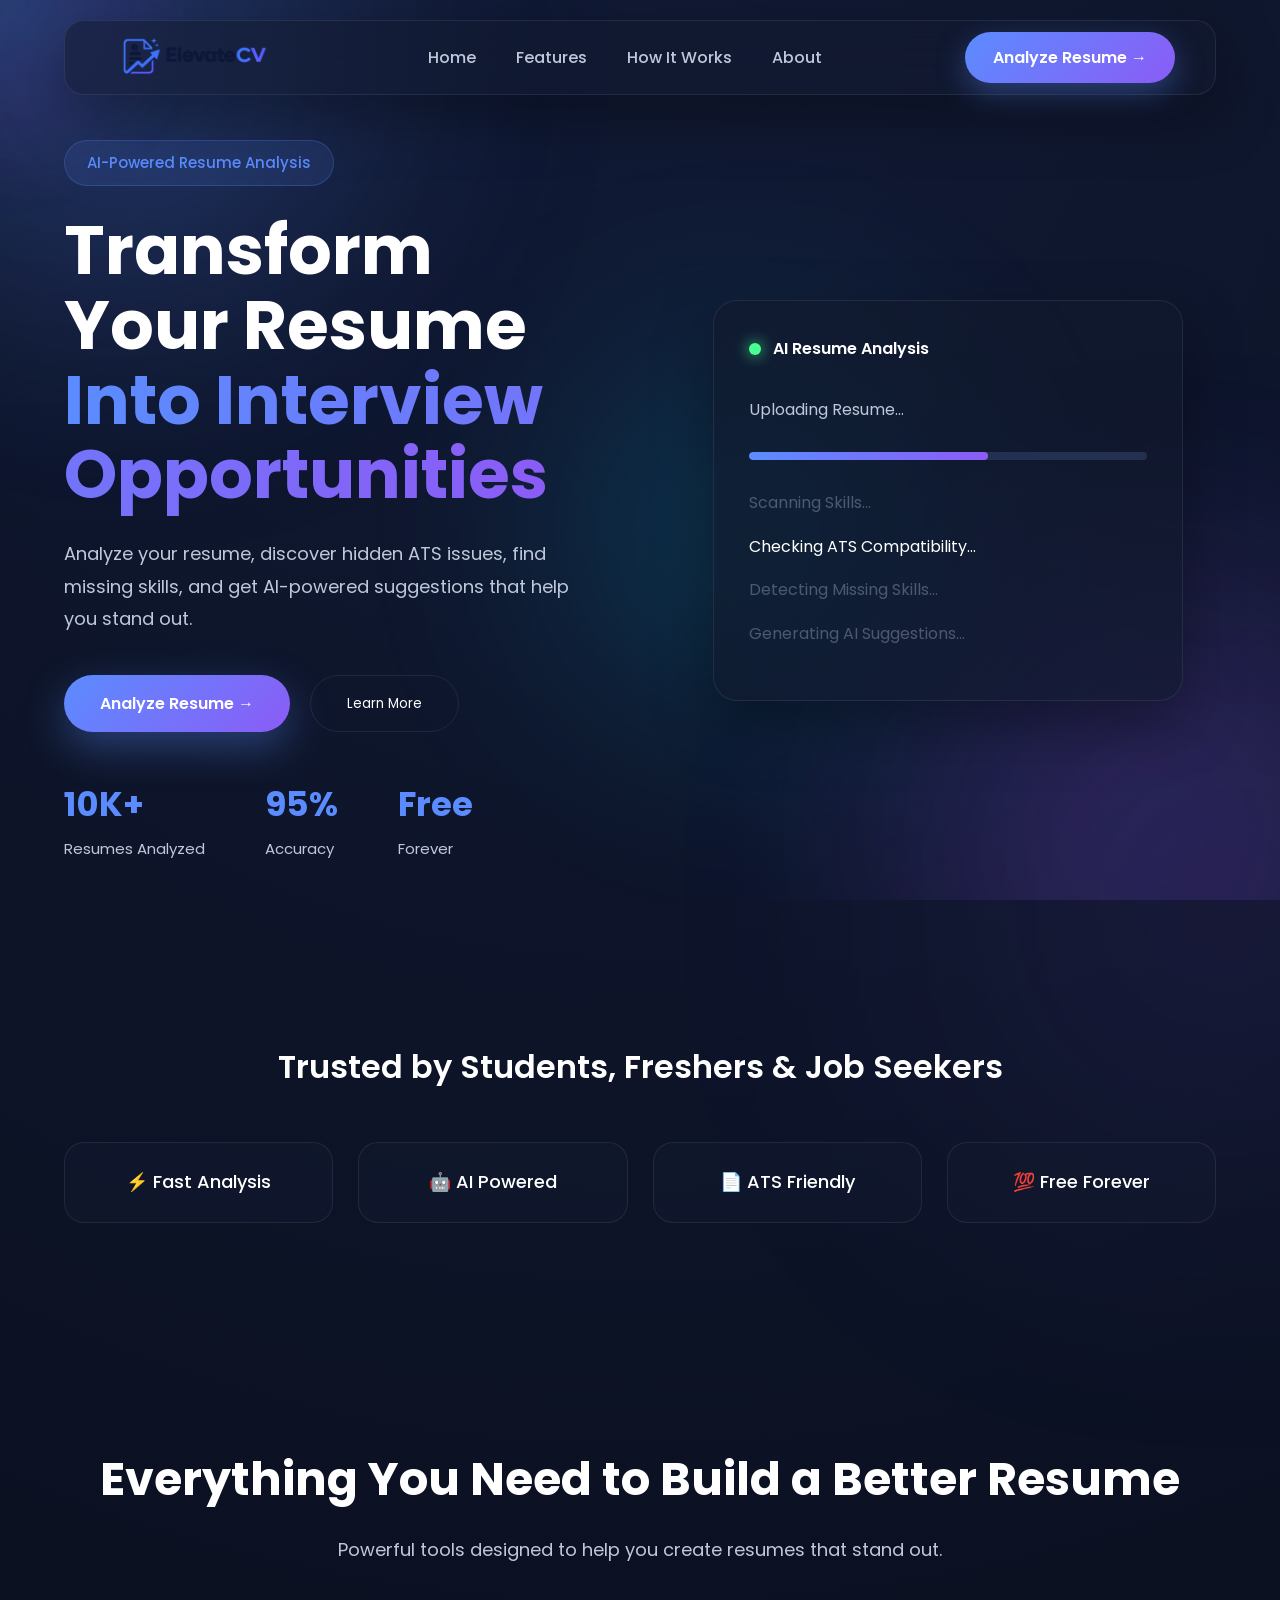
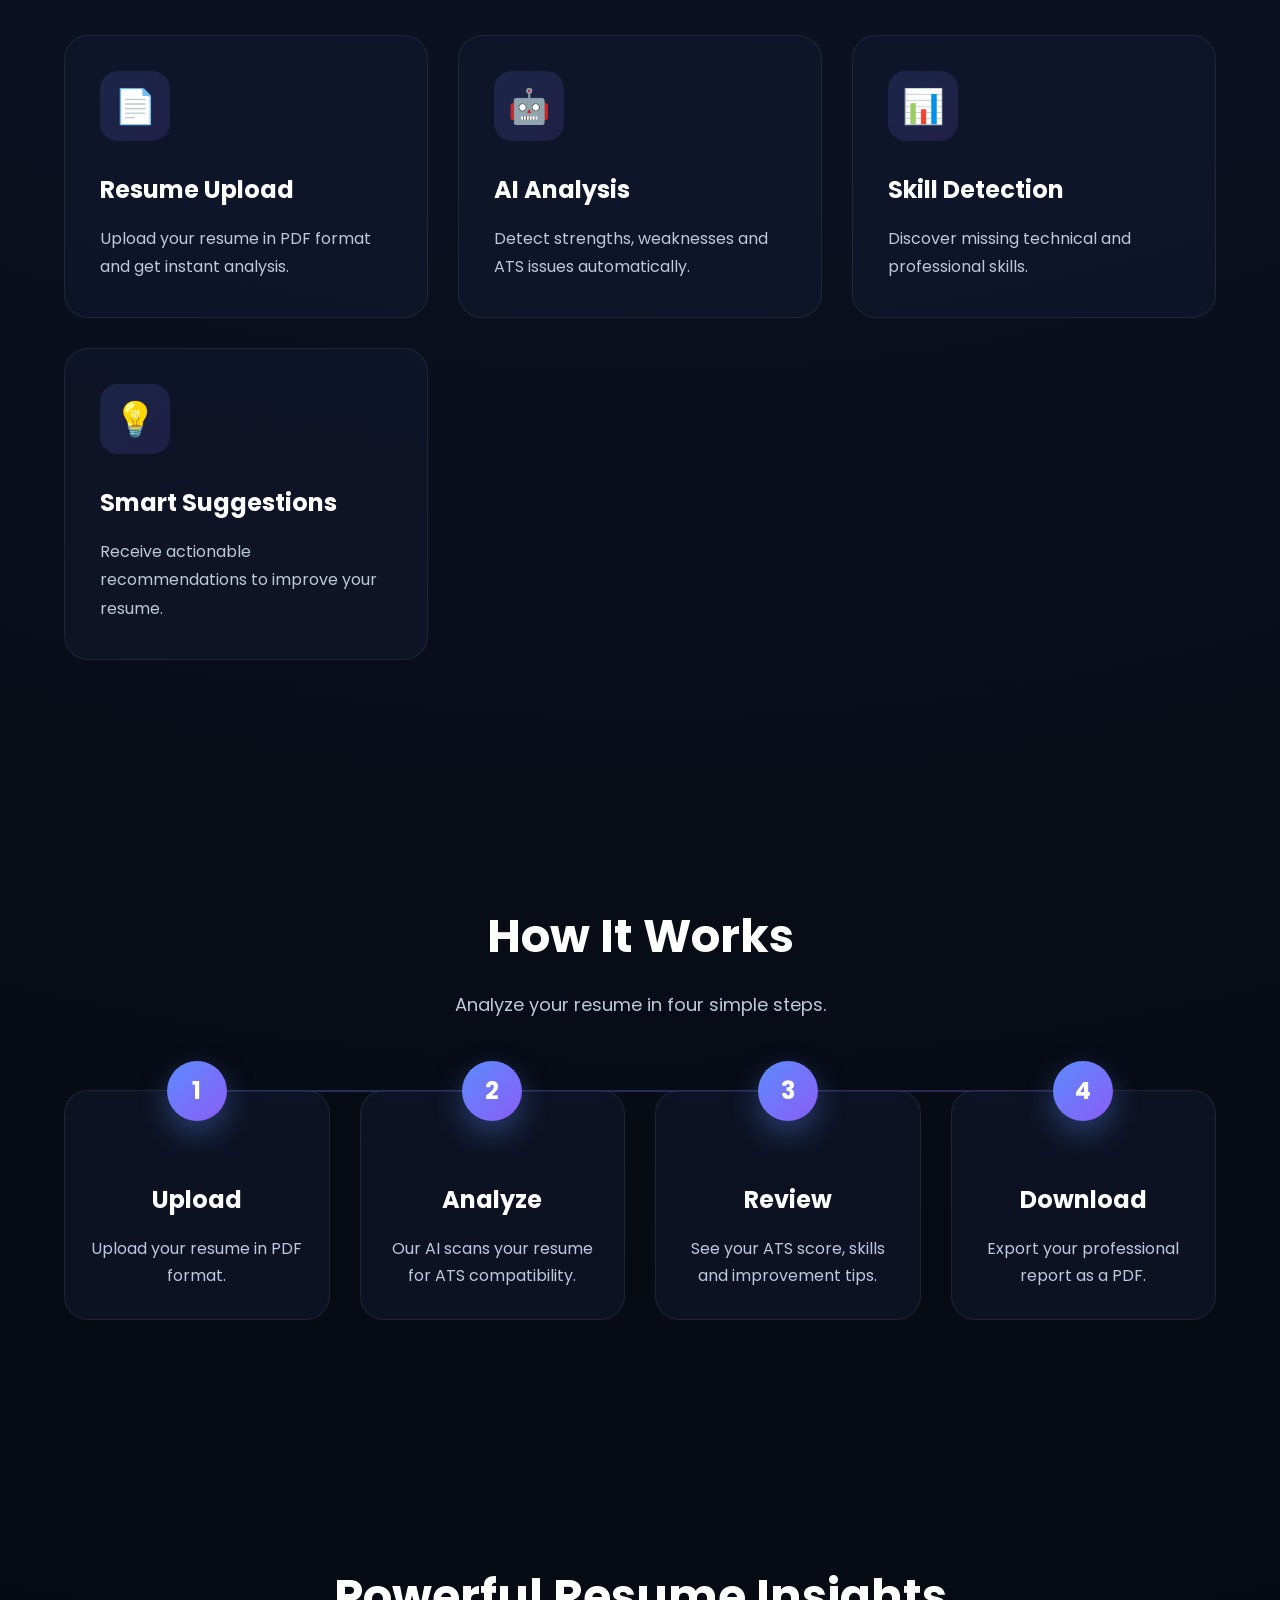
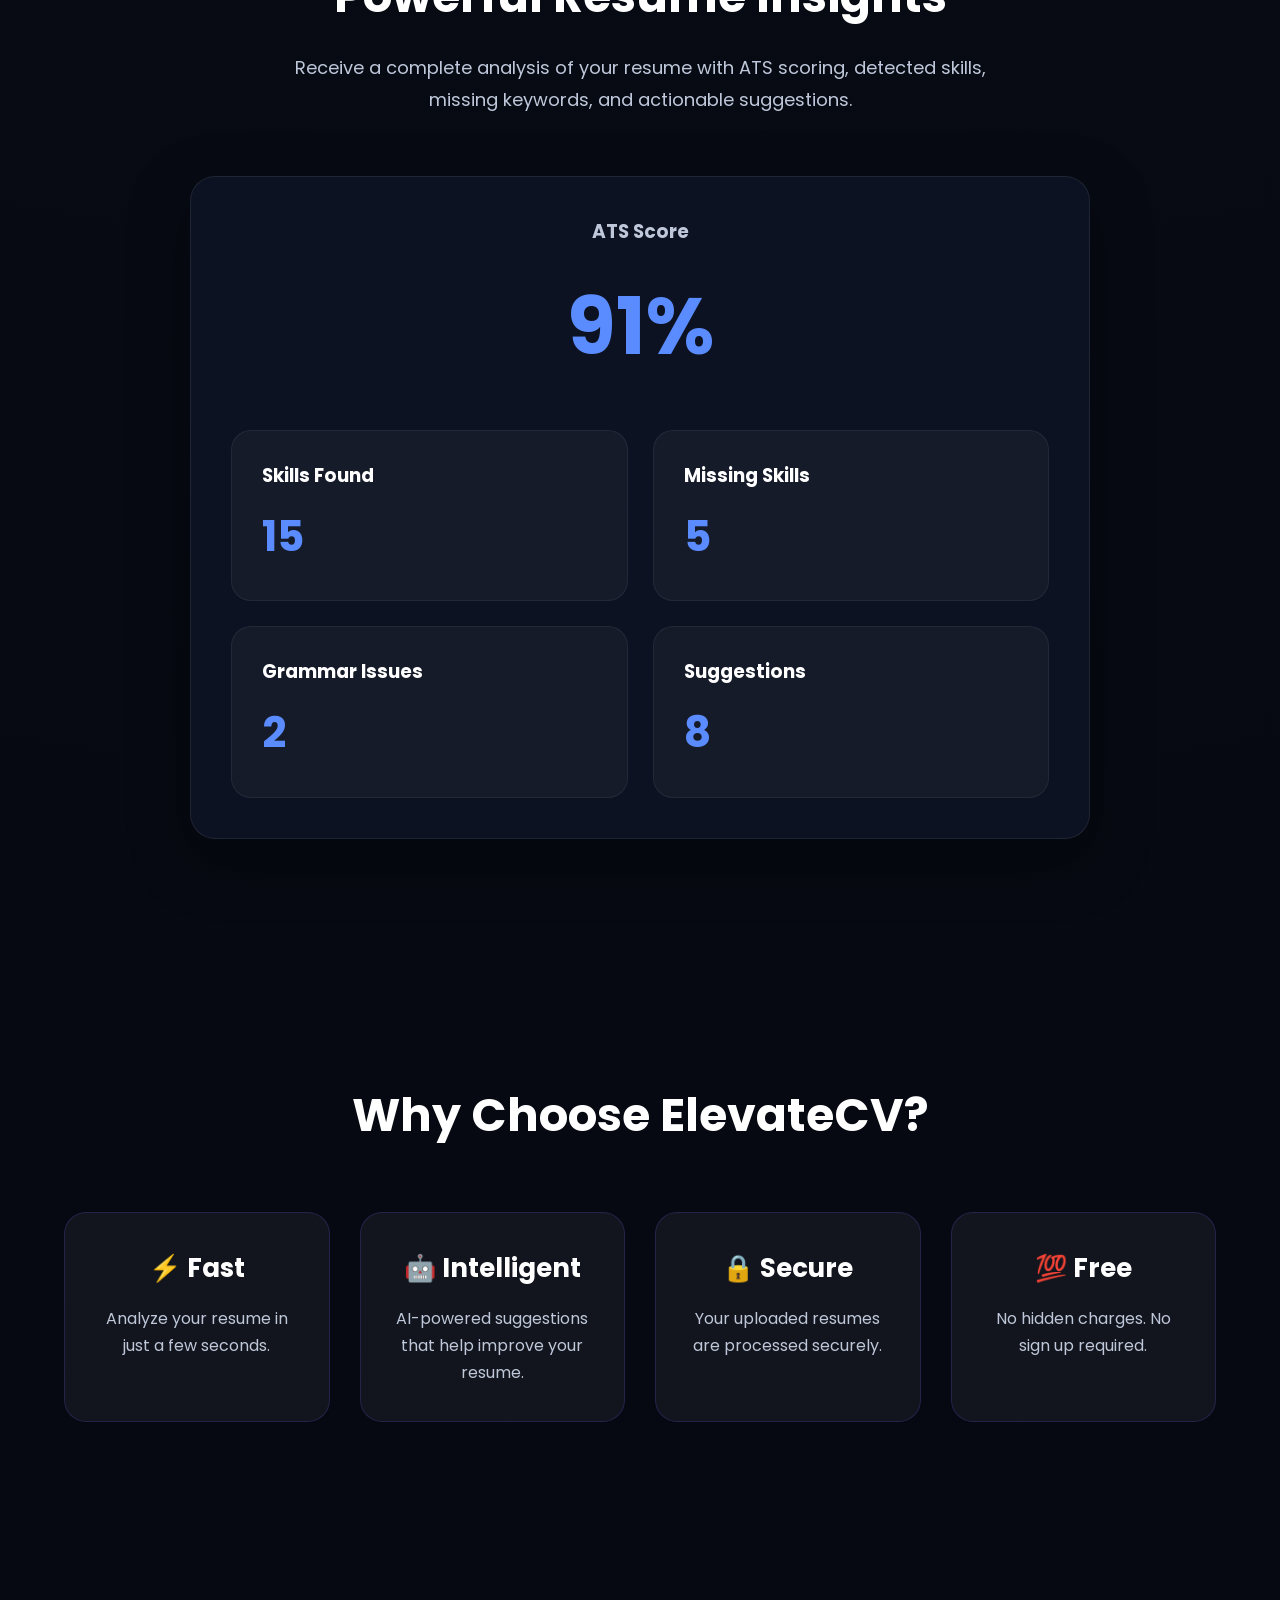
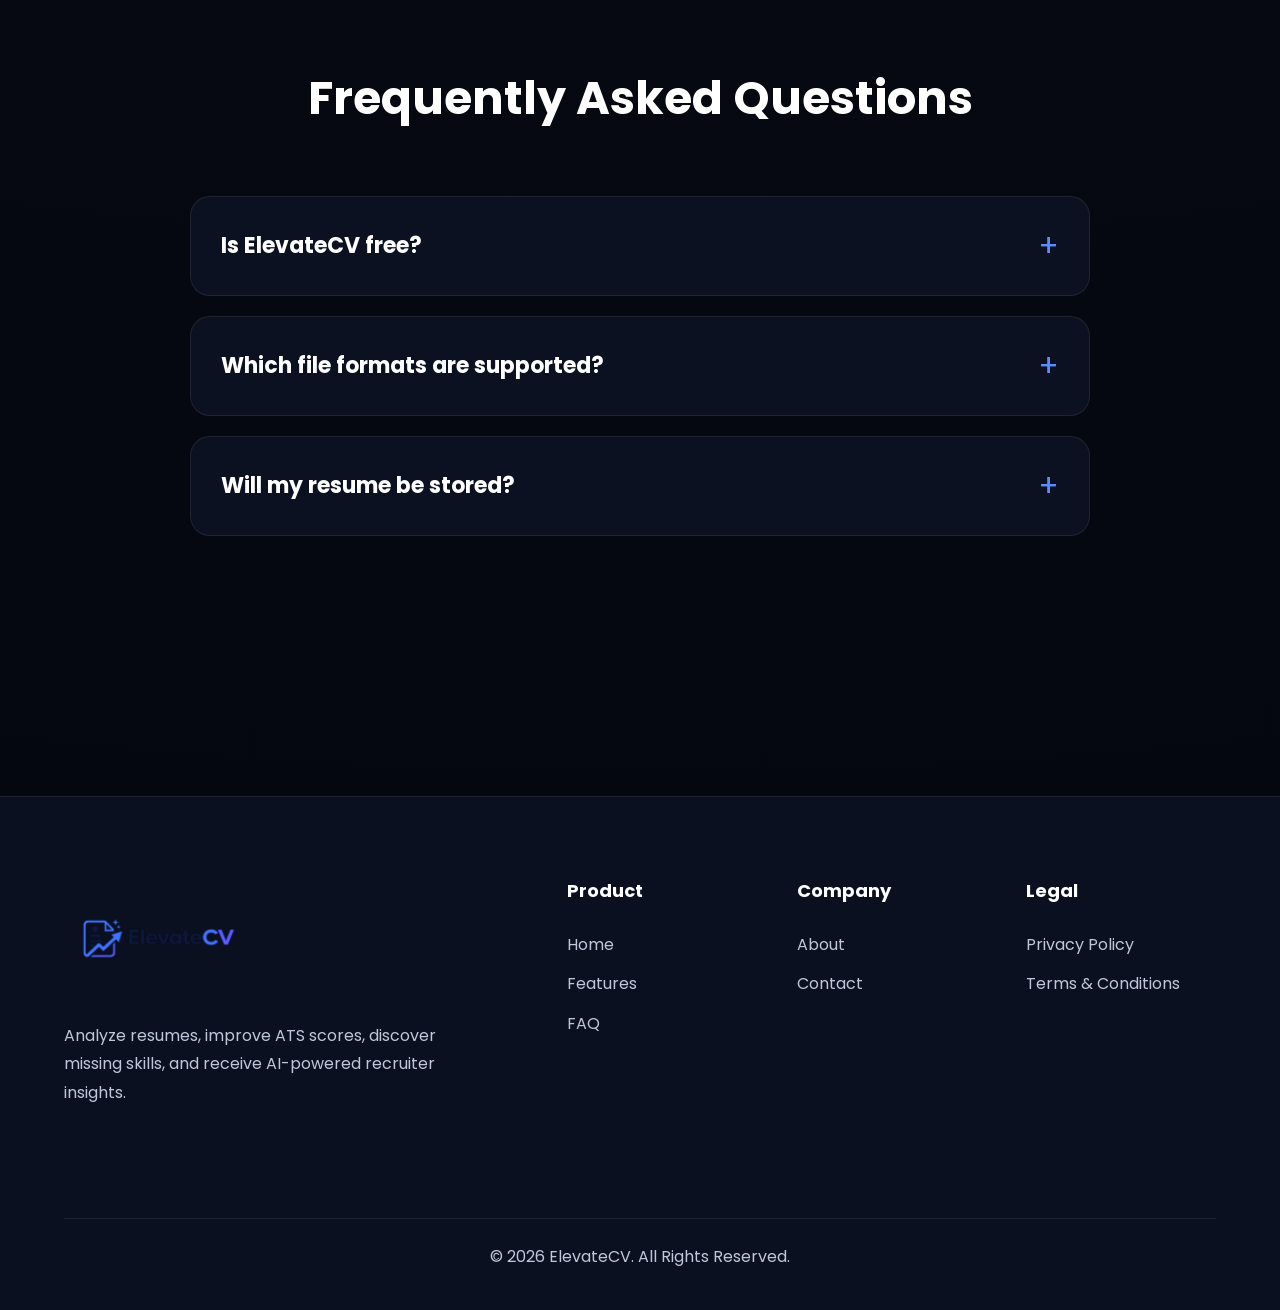
==== commit 23dbb169: "Add Google AdSense verification code" ====
--- a/index.html
+++ b/index.html
@@ -65,6 +65,10 @@
 
         <meta name="twitter:image"
         content="./assets/branding/og-image.png">
+
+
+        <script async src="https://pagead2.googlesyndication.com/pagead/js/adsbygoogle.js?client=ca-pub-4515391526777839"
+     crossorigin="anonymous"></script>
     </head>
     <body>
        <div class="cursor-glow"></div>
--- a/style.css
+++ b/style.css
@@ -3919,4 +3919,33 @@
 
     margin-top:10px;
 
+}
+
+@media (max-width: 900px) and (min-width: 769px) {
+
+    .navbar{
+
+        padding: 12px 20px;
+
+        gap: 15px;
+
+    }
+
+    .nav-links{
+
+        gap: 20px;
+
+    }
+
+    .analyze-btn{
+
+        padding: 12px 22px;
+
+        font-size: 15px;
+
+        white-space: nowrap;
+
+        min-width: auto;
+    }
+
 }
